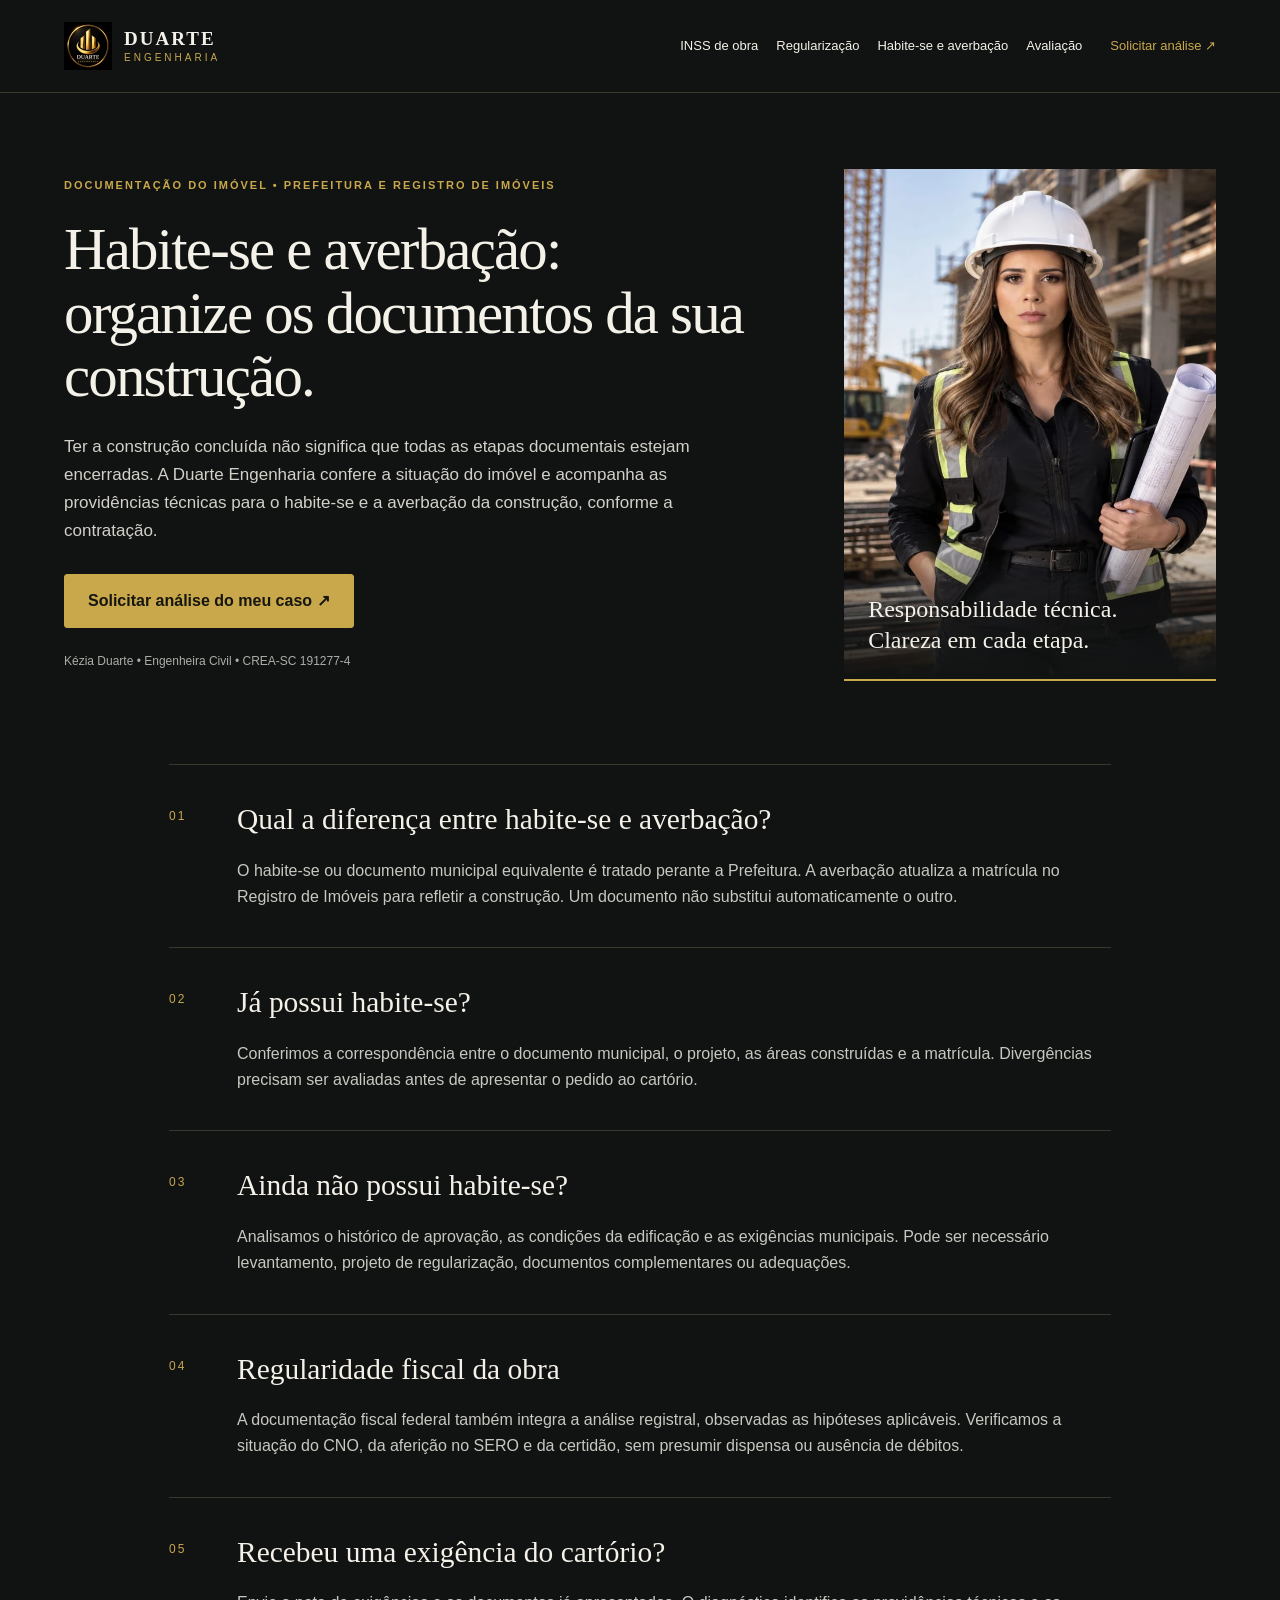
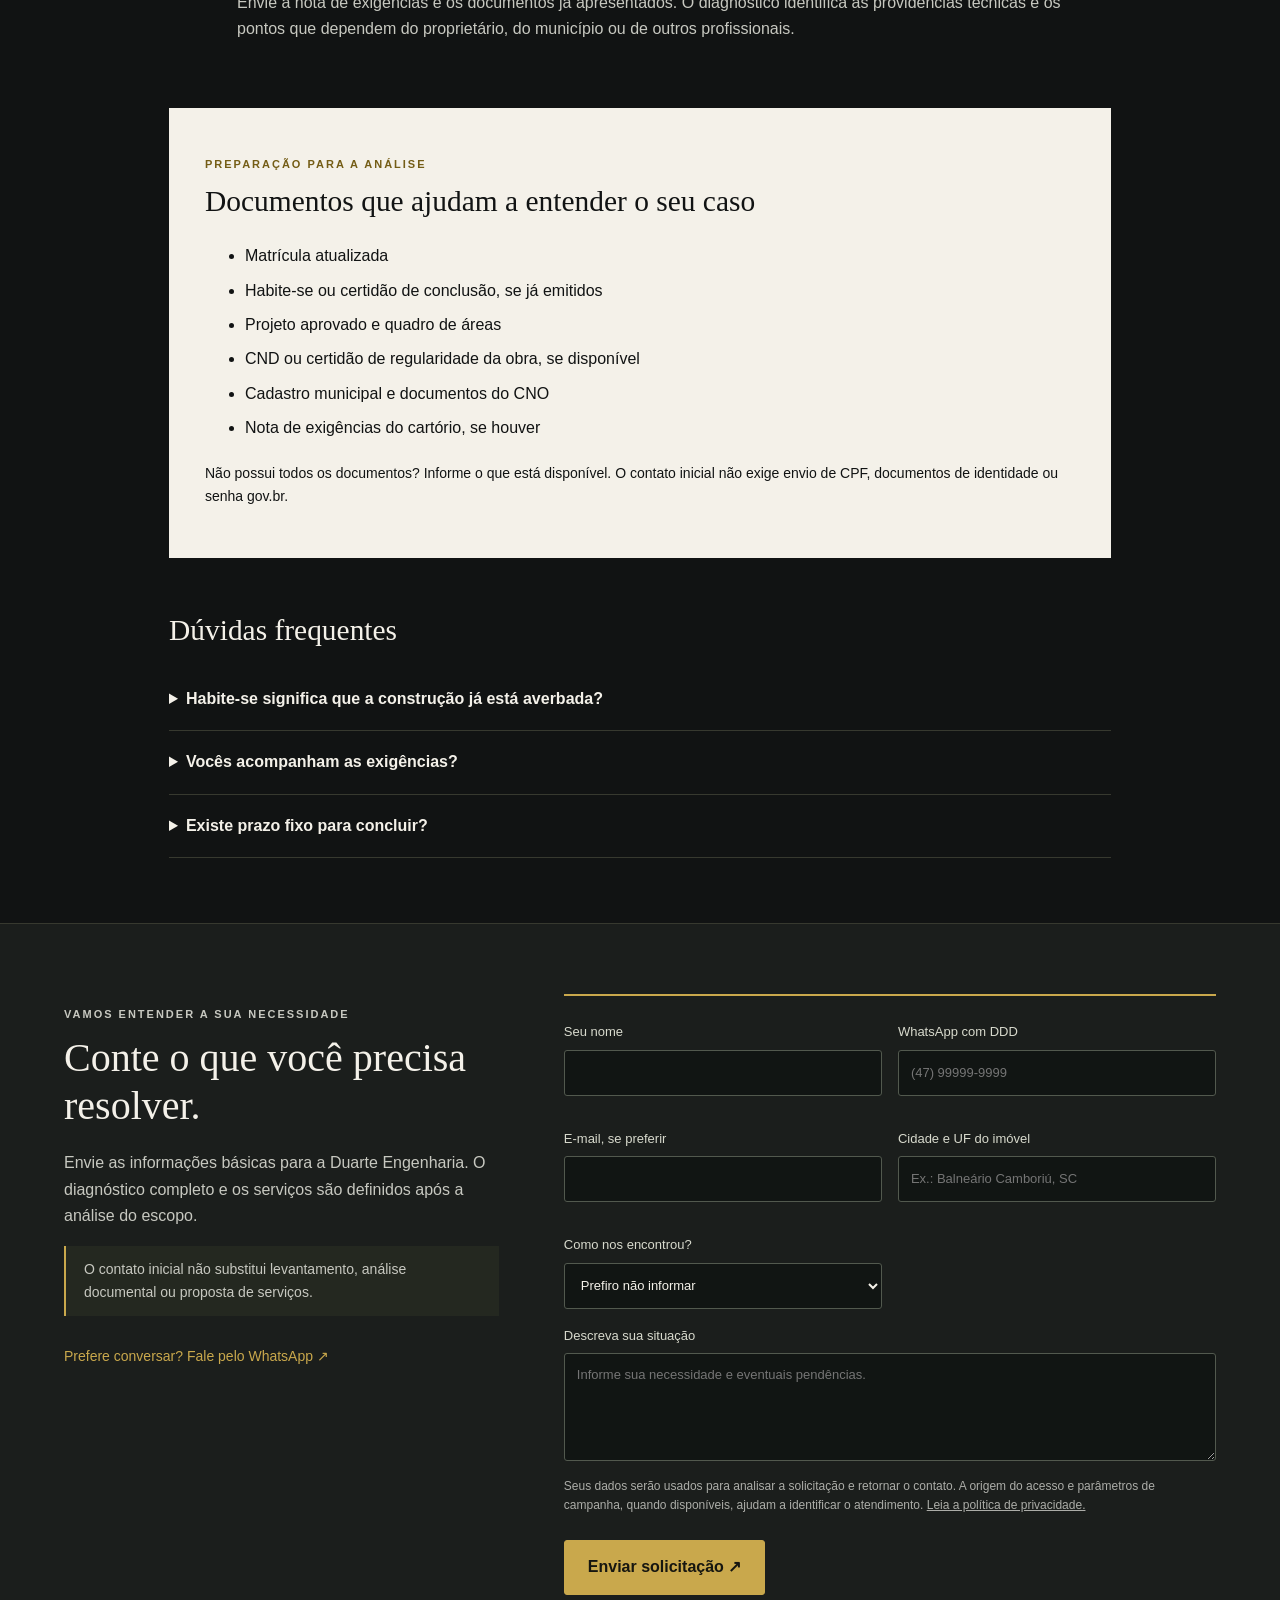
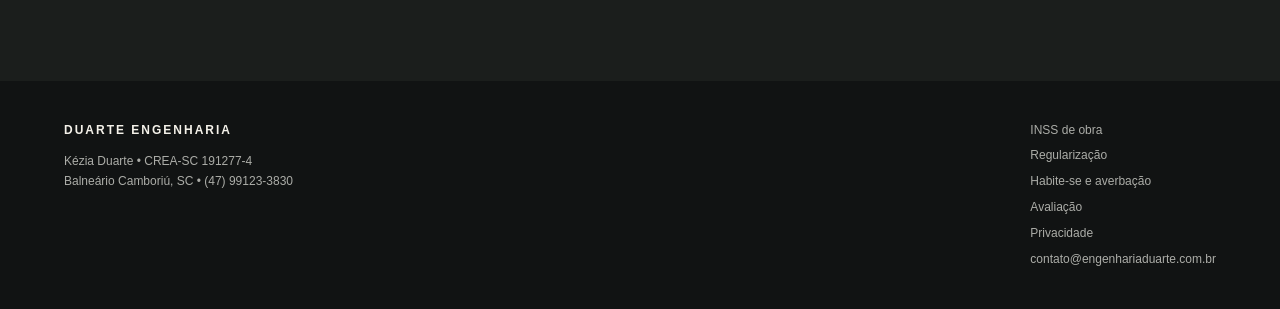
==== habite-se-averbacao-balneario-camboriu/index.html @ 047ef4d9 "feat: cria páginas de serviços e captação segura com origem no CRM Inclui páginas de INSS de obra, r" ====
<!doctype html>
<html lang="pt-BR"><head><meta charset="utf-8"><meta name="viewport" content="width=device-width,initial-scale=1"><title>Habite-se e Averbação em Balneário Camboriú | Duarte</title><meta name="description" content="Assessoria técnica para habite-se e averbação de construção em Balneário Camboriú. Confira as pendências e os documentos necessários para seu imóvel."><link rel="canonical" href="https://www.engenhariaduarte.com.br/habite-se-averbacao-balneario-camboriu/"><link rel="icon" href="/logo.png"><meta property="og:title" content="Habite-se e Averbação em Balneário Camboriú | Duarte"><meta property="og:description" content="Assessoria técnica para habite-se e averbação de construção em Balneário Camboriú. Confira as pendências e os documentos necessários para seu imóvel."><meta property="og:url" content="https://www.engenhariaduarte.com.br/habite-se-averbacao-balneario-camboriu/"><meta property="og:image" content="https://www.engenhariaduarte.com.br/kezia-portrait.png"><meta property="og:type" content="website"><link rel="stylesheet" href="/assets/services.css"><script type="application/ld+json">{"@context": "https://schema.org", "@type": "Service", "name": "Habite-se e Averbação em Balneário Camboriú", "url": "https://www.engenhariaduarte.com.br/habite-se-averbacao-balneario-camboriu/", "description": "Assessoria técnica para habite-se e averbação de construção em Balneário Camboriú. Confira as pendências e os documentos necessários para seu imóvel.", "provider": {"@type": "Organization", "name": "Duarte Engenharia", "url": "https://www.engenhariaduarte.com.br/", "telephone": "+5547991233830"}, "areaServed": "Balneário Camboriú e região"}</script><script src="/assets/leads.js" defer></script></head>
<body><a class="skip" href="#conteudo">Ir para o conteúdo</a><header><a class="brand" href="/"><img src="/assets/logo.webp" alt="" width="48" height="48"><span>DUARTE<small>ENGENHARIA</small></span></a><nav aria-label="Serviços"><a href="/inss-de-obra/">INSS de obra</a><a href="/regularizacao-de-imoveis-balneario-camboriu/">Regularização</a><a href="/habite-se-averbacao-balneario-camboriu/">Habite-se e averbação</a><a href="/avaliacao-de-imoveis-balneario-camboriu/">Avaliação</a></nav><a class="header-contact" href="#diagnostico">Solicitar análise ↗</a></header>
<main id="conteudo"><div class="hero"><div><p class="kicker">Documentação do imóvel • Prefeitura e Registro de Imóveis</p><h1>Habite-se e averbação: organize os documentos da sua construção.</h1><p class="intro">Ter a construção concluída não significa que todas as etapas documentais estejam encerradas. A Duarte Engenharia confere a situação do imóvel e acompanha as providências técnicas para o habite-se e a averbação da construção, conforme a contratação.</p><a class="button" href="#diagnostico">Solicitar análise do meu caso ↗</a><p class="credential">Kézia Duarte • Engenheira Civil • CREA-SC 191277-4</p></div><figure><img src="/assets/kezia-portrait.webp" alt="Kézia Duarte, engenheira civil da Duarte Engenharia" width="660" height="880" fetchpriority="high"><figcaption>Responsabilidade técnica.<br>Clareza em cada etapa.</figcaption></figure></div>
<div class="body-wrap"><section class="editorial"><span class="number">01</span><div><h2>Qual a diferença entre habite-se e averbação?</h2><p>O habite-se ou documento municipal equivalente é tratado perante a Prefeitura. A averbação atualiza a matrícula no Registro de Imóveis para refletir a construção. Um documento não substitui automaticamente o outro.</p></div></section><section class="editorial"><span class="number">02</span><div><h2>Já possui habite-se?</h2><p>Conferimos a correspondência entre o documento municipal, o projeto, as áreas construídas e a matrícula. Divergências precisam ser avaliadas antes de apresentar o pedido ao cartório.</p></div></section><section class="editorial"><span class="number">03</span><div><h2>Ainda não possui habite-se?</h2><p>Analisamos o histórico de aprovação, as condições da edificação e as exigências municipais. Pode ser necessário levantamento, projeto de regularização, documentos complementares ou adequações.</p></div></section><section class="editorial"><span class="number">04</span><div><h2>Regularidade fiscal da obra</h2><p>A documentação fiscal federal também integra a análise registral, observadas as hipóteses aplicáveis. Verificamos a situação do CNO, da aferição no SERO e da certidão, sem presumir dispensa ou ausência de débitos.</p></div></section><section class="editorial"><span class="number">05</span><div><h2>Recebeu uma exigência do cartório?</h2><p>Envie a nota de exigências e os documentos já apresentados. O diagnóstico identifica as providências técnicas e os pontos que dependem do proprietário, do município ou de outros profissionais.</p></div></section><section class="documents"><p class="kicker">Preparação para a análise</p><h2>Documentos que ajudam a entender o seu caso</h2><ul><li>Matrícula atualizada</li><li>Habite-se ou certidão de conclusão, se já emitidos</li><li>Projeto aprovado e quadro de áreas</li><li>CND ou certidão de regularidade da obra, se disponível</li><li>Cadastro municipal e documentos do CNO</li><li>Nota de exigências do cartório, se houver</li></ul><p>Não possui todos os documentos? Informe o que está disponível. O contato inicial não exige envio de CPF, documentos de identidade ou senha gov.br.</p></section><section class="faq"><h2>Dúvidas frequentes</h2><details><summary>Habite-se significa que a construção já está averbada?</summary><p>Não. A matrícula deve ser conferida para verificar se a construção foi averbada e se as áreas correspondem aos documentos.</p></details><details><summary>Vocês acompanham as exigências?</summary><p>O acompanhamento técnico pode integrar a contratação. O escopo é definido após a conferência dos documentos e das exigências existentes.</p></details><details><summary>Existe prazo fixo para concluir?</summary><p>O prazo depende das pendências, das entregas do cliente e das análises dos órgãos envolvidos. A proposta informa a estimativa e suas condições.</p></details></section></div>
<section id="diagnostico" class="contact"><div><p class="kicker">Vamos entender a sua necessidade</p><h2>Conte o que você precisa resolver.</h2><p>Envie as informações básicas para a Duarte Engenharia. O diagnóstico completo e os serviços são definidos após a análise do escopo.</p><p class="notice">O contato inicial não substitui levantamento, análise documental ou proposta de serviços.</p><a href="https://wa.me/5547991233830" class="text-link">Prefere conversar? Fale pelo WhatsApp ↗</a></div><form id="leadForm" data-lead-form data-service="Averbação de construção"><div class="fields"><label>Seu nome<input name="name" required minlength="2" maxlength="120" autocomplete="name"></label><label>WhatsApp com DDD<input name="phone" type="tel" required maxlength="20" autocomplete="tel" placeholder="(47) 99999-9999"></label><label>E-mail, se preferir<input name="email" type="email" maxlength="254" autocomplete="email"></label><label>Cidade e UF do imóvel<input name="city" required minlength="2" maxlength="100" placeholder="Ex.: Balneário Camboriú, SC"></label><label>Como nos encontrou?<select name="source"><option value="">Prefiro não informar</option><option>Google</option><option>Bing</option><option>Instagram</option><option>Facebook</option><option>YouTube</option><option>Indicação</option><option>Outro</option></select></label></div><label>Descreva sua situação<textarea name="situation" maxlength="1500" rows="4" placeholder="Informe sua necessidade e eventuais pendências."></textarea></label><label class="honeypot" aria-hidden="true">Website<input name="website" tabindex="-1" autocomplete="off"></label><p class="privacy">Seus dados serão usados para analisar a solicitação e retornar o contato. A origem do acesso e parâmetros de campanha, quando disponíveis, ajudam a identificar o atendimento. <a href="/privacidade/">Leia a política de privacidade.</a></p><button class="button" type="submit">Enviar solicitação ↗</button><p data-status role="status" aria-live="polite"></p><a data-fallback class="text-link" hidden>Continuar pelo WhatsApp ↗</a><noscript><p>Para enviar sem JavaScript, entre em contato pelo WhatsApp ou pelo e-mail contato@engenhariaduarte.com.br.</p></noscript></form></section></main>
<footer><div><strong>DUARTE ENGENHARIA</strong><p>Kézia Duarte • CREA-SC 191277-4<br>Balneário Camboriú, SC • (47) 99123-3830</p></div><div><a href="/inss-de-obra/">INSS de obra</a><a href="/regularizacao-de-imoveis-balneario-camboriu/">Regularização</a><a href="/habite-se-averbacao-balneario-camboriu/">Habite-se e averbação</a><a href="/avaliacao-de-imoveis-balneario-camboriu/">Avaliação</a><a href="/privacidade/">Privacidade</a><a href="mailto:contato@engenhariaduarte.com.br">contato@engenhariaduarte.com.br</a></div></footer></body></html>
---- assets/services.css ----
:root{--ink:#111313;--gold:#c9a84c;--paper:#f4f1e9;--muted:#acada8;--line:#37392f}*{box-sizing:border-box}html{scroll-behavior:smooth;scroll-padding-top:100px}body{margin:0;background:var(--ink);color:var(--paper);font:16px/1.65 'Segoe UI',sans-serif}a{color:inherit;text-decoration:none}a:hover{text-decoration:underline}button,input,textarea,select{font:inherit}a:focus-visible,button:focus-visible,summary:focus-visible,input:focus-visible,select:focus-visible,textarea:focus-visible{outline:3px solid var(--gold);outline-offset:4px}header{padding:22px 5vw;display:flex;gap:28px;align-items:center;border-bottom:1px solid var(--line)}.brand{display:flex;align-items:center;gap:12px;font:700 19px Georgia,serif;letter-spacing:2px}.brand small{display:block;font:10px/1.5 'Segoe UI',sans-serif;color:var(--gold);letter-spacing:3px}.brand img{object-fit:contain}nav{display:flex;flex-wrap:wrap;gap:18px;margin-left:auto;font-size:13px}.header-contact{color:var(--gold);font-size:13px;white-space:nowrap}.skip{position:absolute;left:12px;top:-70px;padding:8px;background:var(--paper);color:var(--ink)}.skip:focus{top:12px;z-index:10}.hero{max-width:1400px;margin:auto;padding:72px 5vw 60px;display:grid;grid-template-columns:1.3fr .7fr;gap:7vw;align-items:center}.kicker{color:var(--gold);font-size:11px;font-weight:600;letter-spacing:2px;text-transform:uppercase}h1{font:400 clamp(36px,4.6vw,66px)/1.08 Georgia,serif;letter-spacing:-1.8px;max-width:820px;margin:24px 0}h2{font:400 clamp(25px,2.3vw,34px)/1.2 Georgia,serif;margin:0 0 20px}.intro{color:#d1d1c9;max-width:660px;font-size:17px}.button{display:inline-flex;align-items:center;justify-content:center;min-height:48px;border:1px solid var(--gold);border-radius:3px;background:var(--gold);color:#161610;font-weight:650;padding:13px 23px;cursor:pointer;margin-top:12px;text-align:center}.button:hover{background:#dfc277;text-decoration:none}.button:disabled{cursor:wait;opacity:.65}.credential{font-size:12px;color:var(--muted);margin-top:24px}figure{margin:0;position:relative;border-bottom:2px solid var(--gold)}figure img{display:block;width:100%;height:510px;object-fit:cover;object-position:top}figcaption{position:absolute;bottom:0;left:0;right:0;background:linear-gradient(transparent,#111313);padding:65px 24px 22px;font:24px/1.3 Georgia,serif}.body-wrap{max-width:1070px;margin:auto;padding:20px 5vw 65px}.editorial{display:grid;grid-template-columns:50px 1fr;border-top:1px solid var(--line);padding:37px 0;gap:18px}.editorial p{color:#c7c8c0;margin:0}.number{color:var(--gold);font-size:12px;letter-spacing:2px;padding-top:5px}.documents{background:var(--paper);color:var(--ink);padding:36px;margin:28px 0 55px}.documents .kicker{color:#745d16}.documents li{padding:4px 0}.documents p:last-child{font-size:14px}.faq details{border-bottom:1px solid var(--line);padding:18px 0}.faq summary{cursor:pointer;padding-right:20px;font-weight:600}.faq p{color:#c7c8c0}.references{font-size:12px;color:var(--muted);margin-top:24px}.references a,.privacy a{text-decoration:underline}.contact{background:#1b1e1c;border-top:1px solid var(--line);padding:70px max(5vw,calc((100vw - 1250px)/2));display:grid;grid-template-columns:.8fr 1.2fr;gap:65px;scroll-margin-top:20px}.contact h2{font-size:40px}.contact>div p{color:#c7c8c0}.notice{border-left:2px solid var(--gold);padding:12px 18px;background:#242820;font-size:14px}.notice ul{padding-left:20px}.contact form{border-top:2px solid var(--gold);padding-top:25px}.fields{display:grid;grid-template-columns:1fr 1fr;gap:16px}label{display:block;font-size:13px;color:#d8dacd;margin-bottom:16px}input,select,textarea{display:block;background:#111513;border:1px solid #52594e;color:#f4f1e9;width:100%;min-height:46px;border-radius:3px;padding:10px 12px;margin-top:7px}fieldset{border:1px solid var(--line);padding:20px;margin:12px 0 24px}legend{padding:0 8px;color:var(--gold);font-size:13px}.secondary{background:transparent;color:var(--gold);border:1px solid var(--gold);padding:10px 18px;cursor:pointer;min-height:44px}.privacy{font-size:12px;color:var(--muted)}.honeypot{position:absolute;left:-10000px;top:auto;width:1px;height:1px;overflow:hidden}.text-link{display:inline-block;color:var(--gold);margin:15px 0;font-size:14px}footer{padding:40px 5vw;display:flex;justify-content:space-between;gap:30px;color:var(--muted);font-size:12px}footer strong{color:var(--paper);letter-spacing:2px}footer>div:last-child{display:flex;flex-direction:column;gap:6px}[hidden]{display:none!important}@media(max-width:900px){header{flex-wrap:wrap;gap:15px}nav{order:3;width:100%;margin:0}.header-contact{margin-left:auto}.hero{grid-template-columns:1fr;gap:35px;padding-top:40px}.hero figure{max-width:450px}figure img{height:400px}.contact{grid-template-columns:1fr;gap:30px;padding-top:45px}h1{letter-spacing:-1px}}@media(max-width:540px){.fields{grid-template-columns:1fr;gap:0}.documents{padding:24px 20px}.editorial{grid-template-columns:25px 1fr;gap:12px}.hero figure{width:100%;max-width:330px}.contact h2{font-size:32px}footer{flex-direction:column}fieldset{padding:14px}.hero{padding-bottom:30px}nav{gap:12px;font-size:12px}}@media(prefers-reduced-motion:reduce){html{scroll-behavior:auto}}
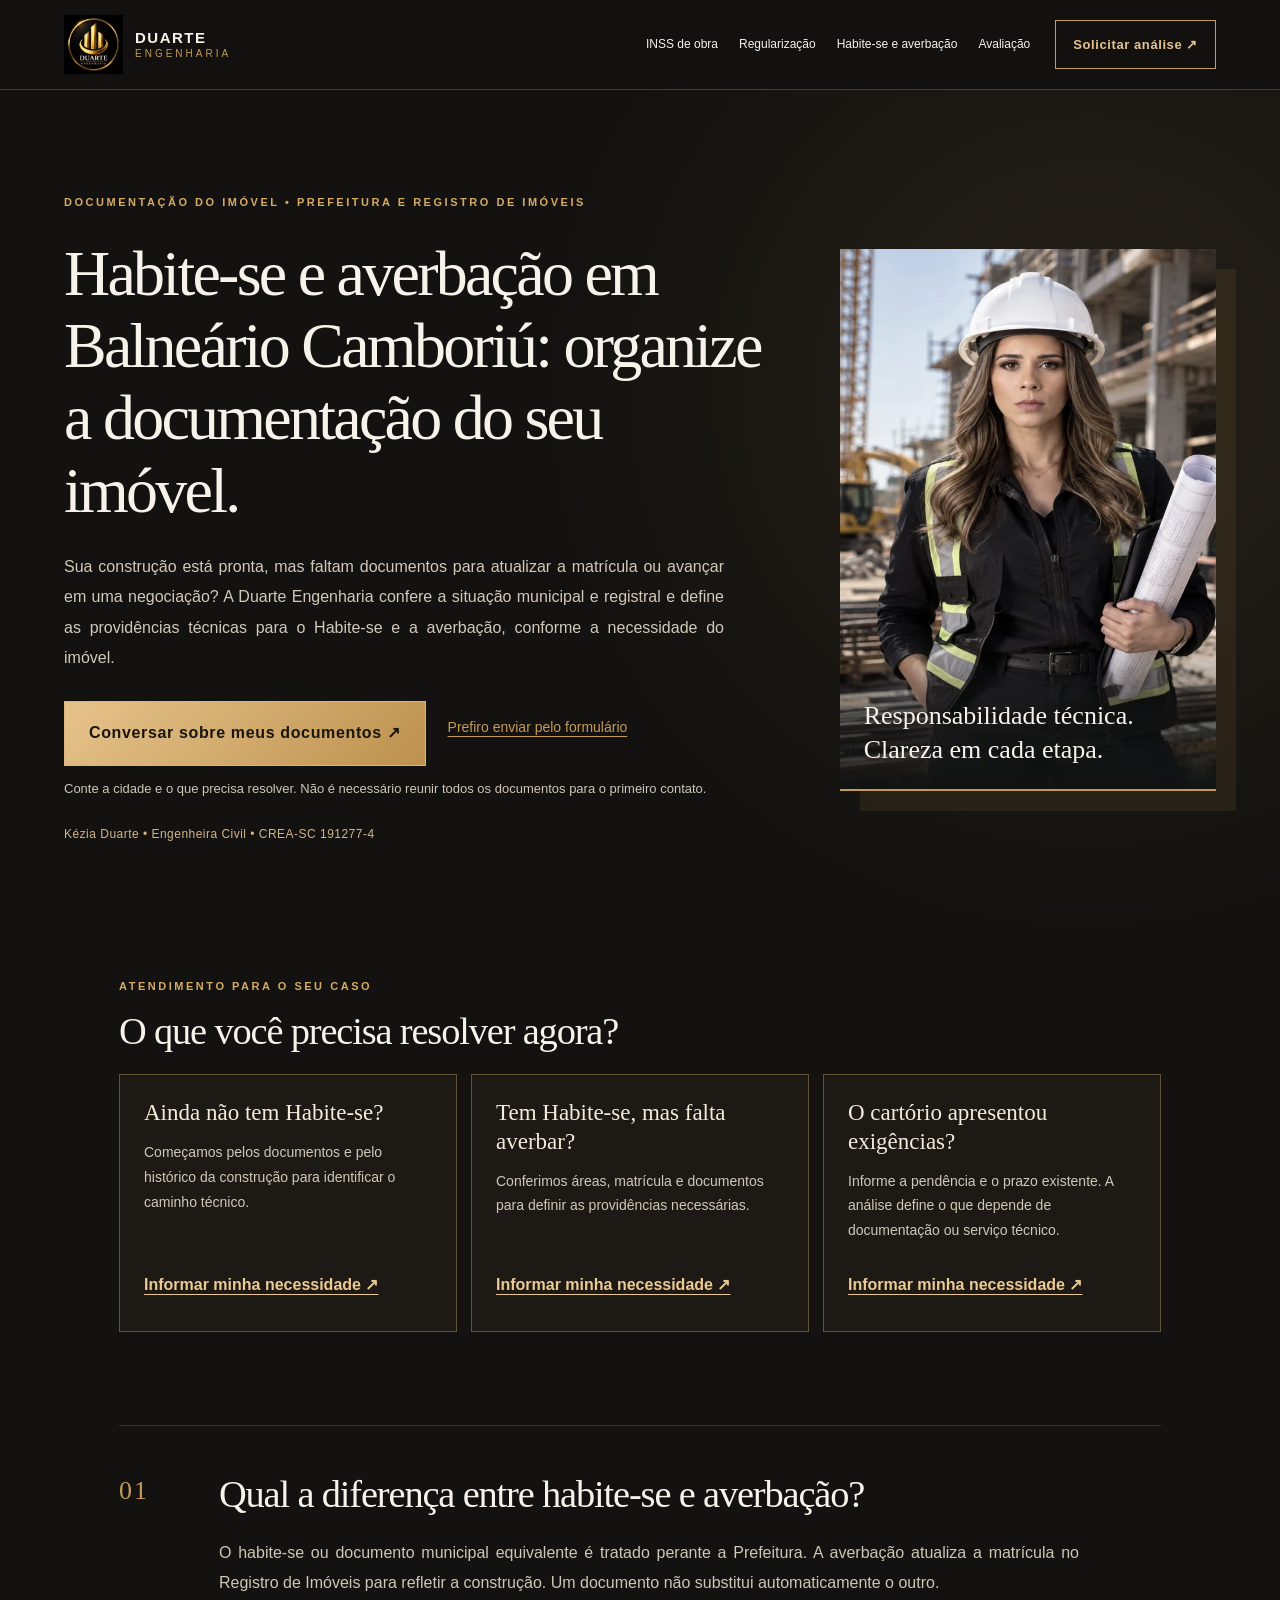
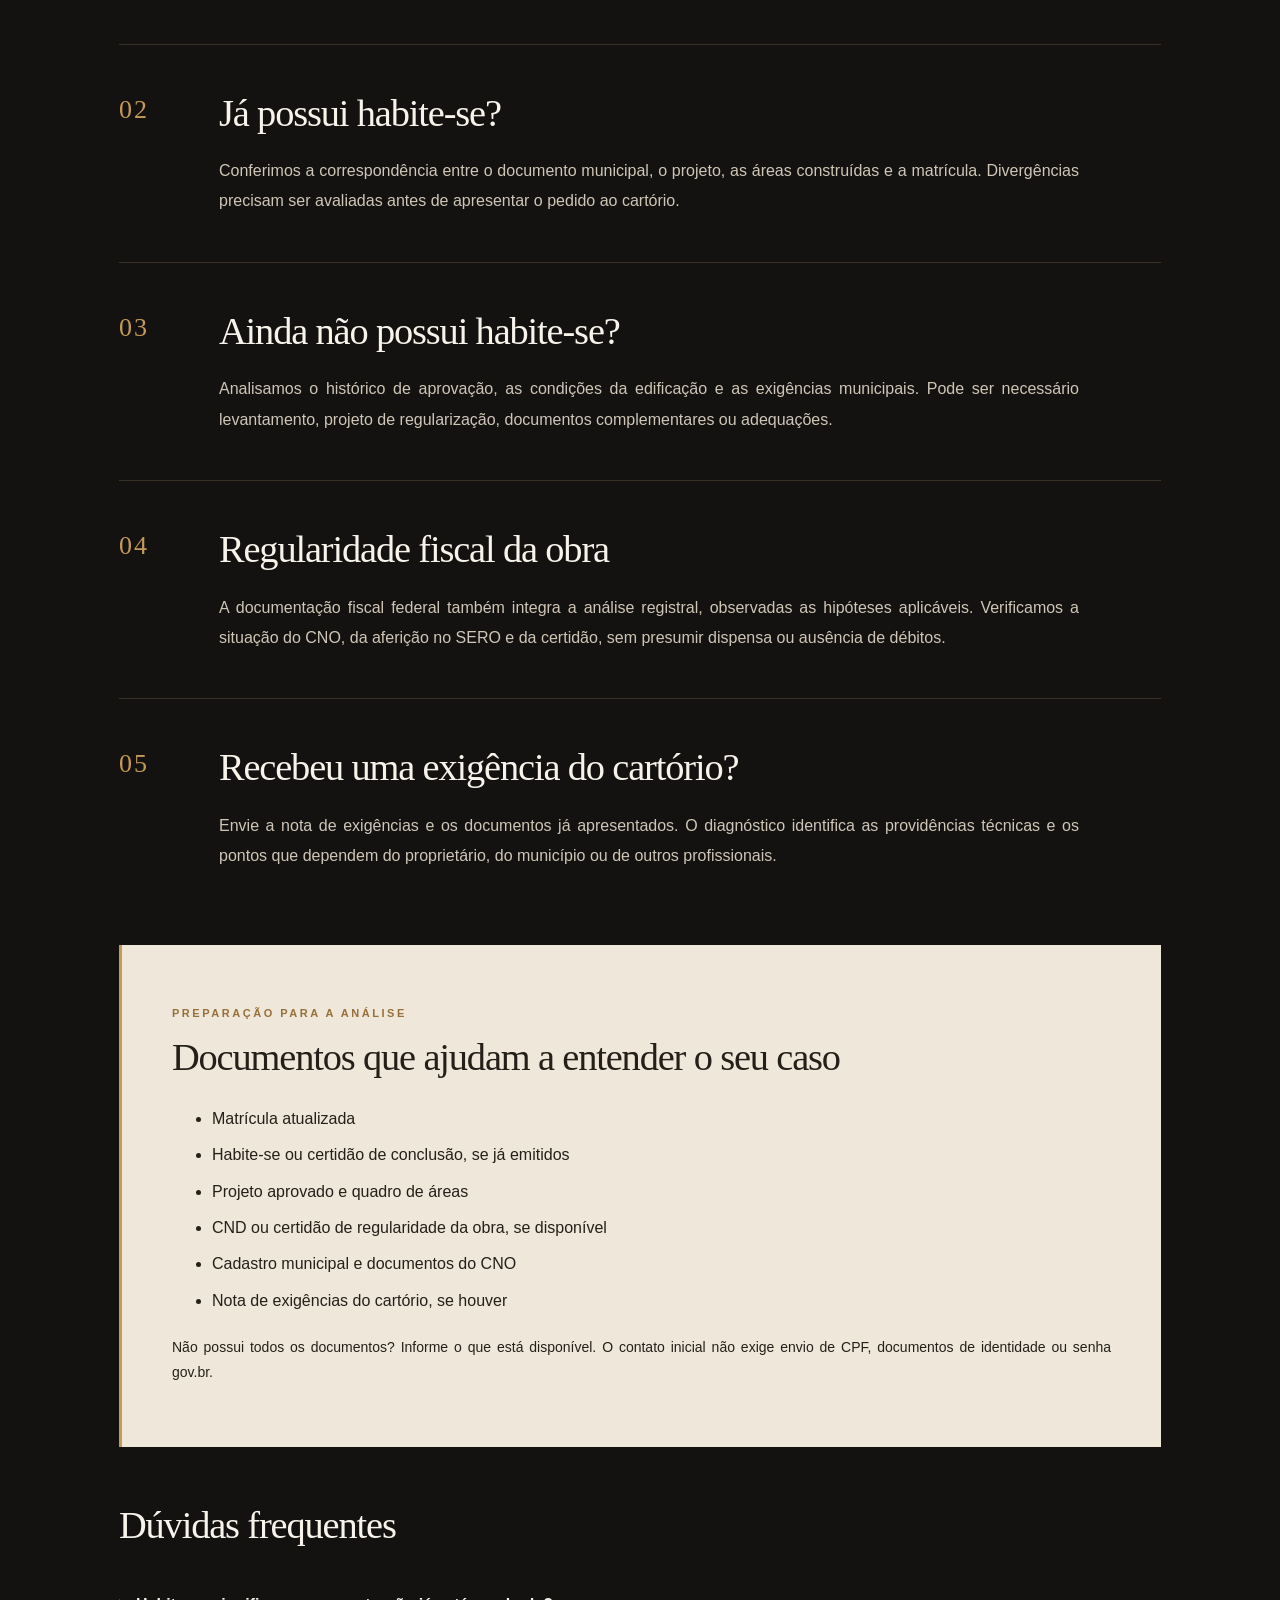
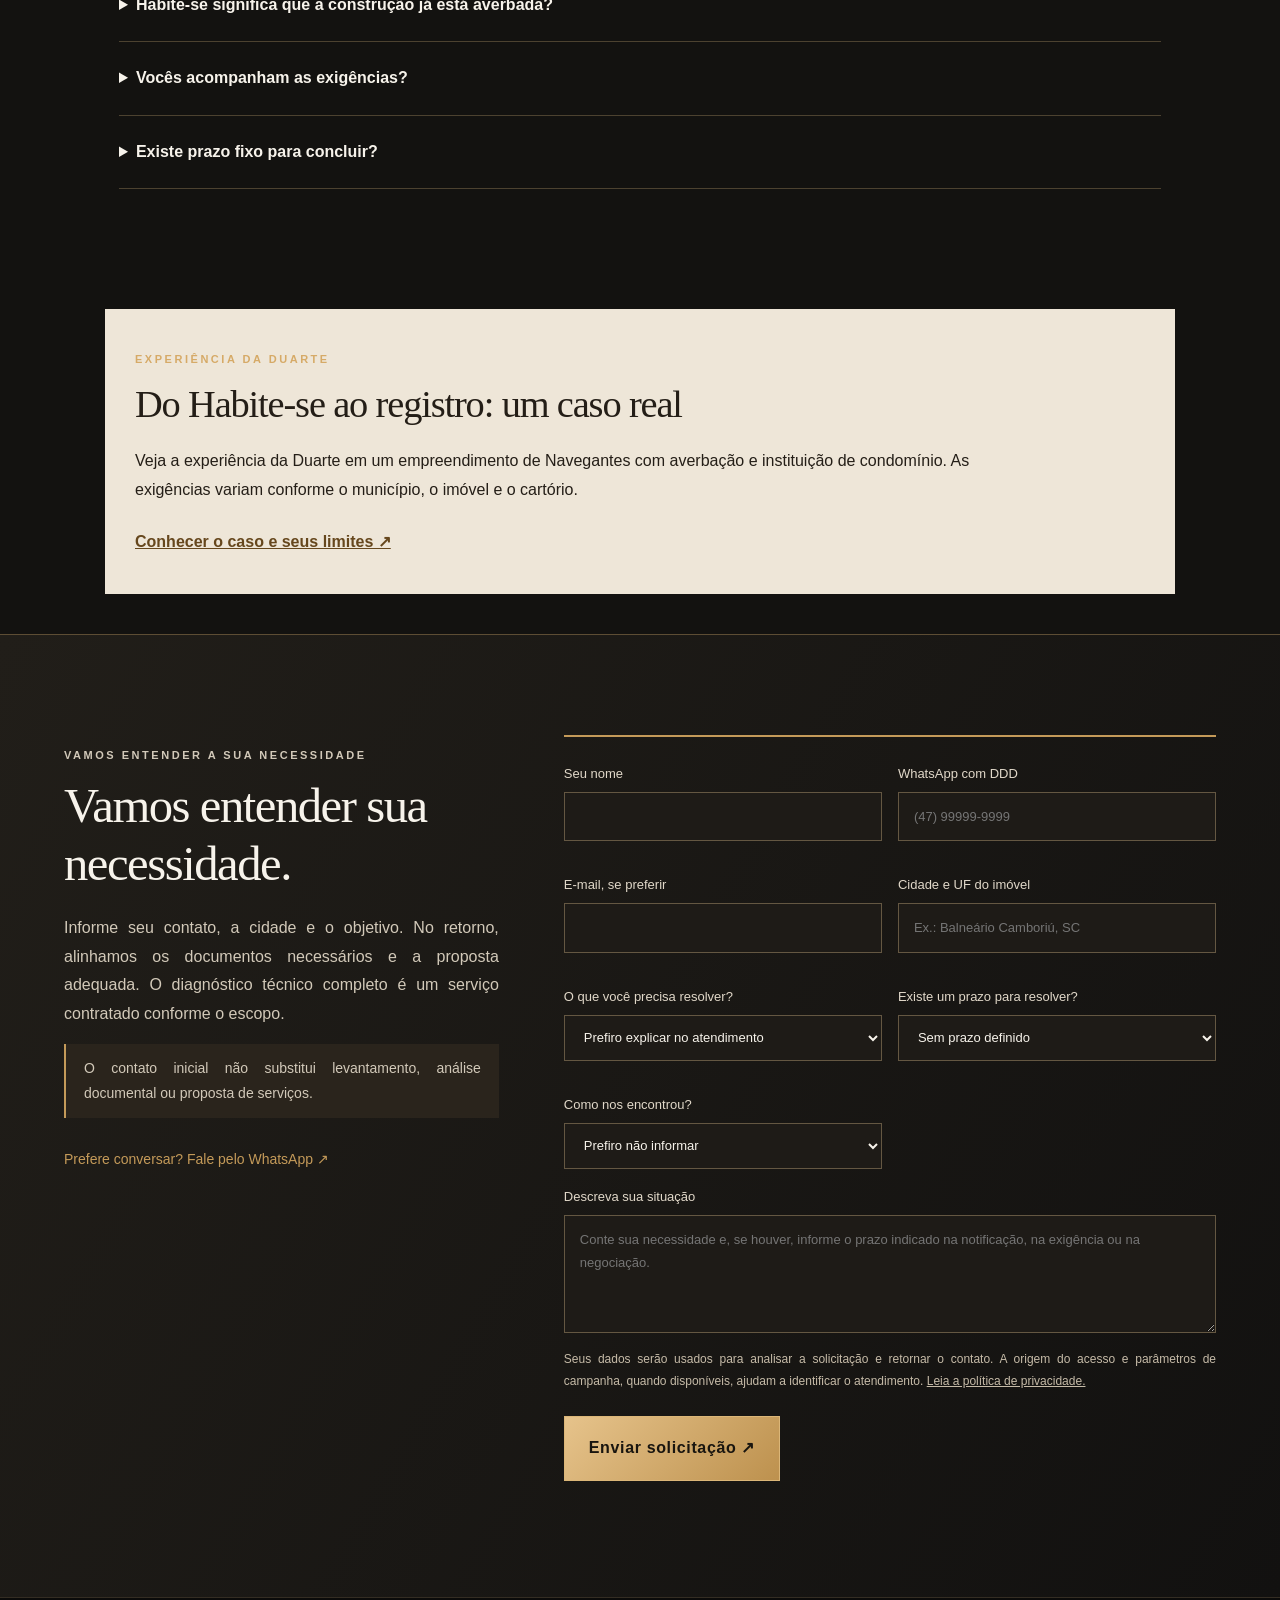
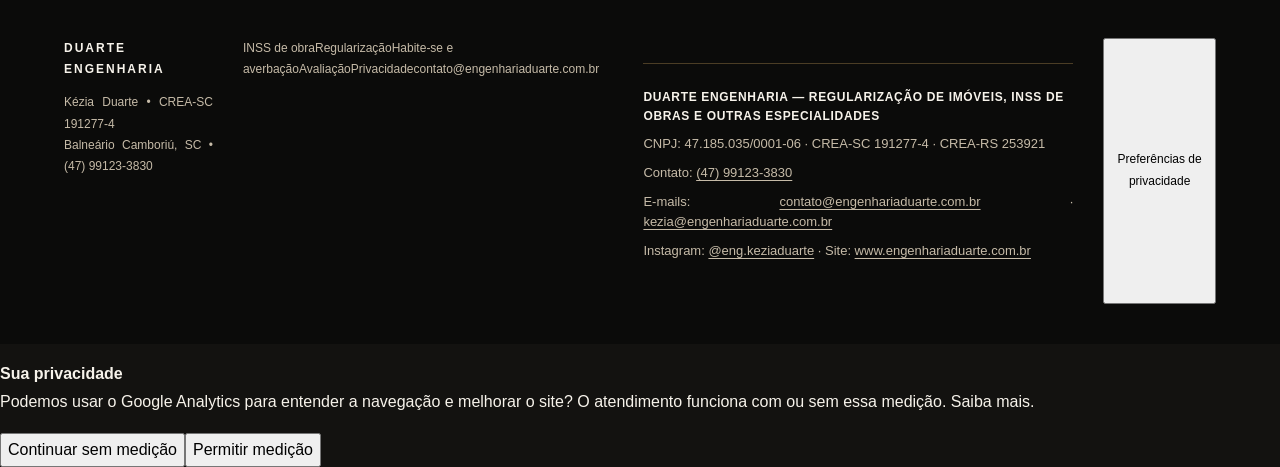
==== commit 882e0601: "feat: qualify organic service enquiries and simplify contact Add service-specific WhatsApp entry poi" ====
--- a/habite-se-averbacao-balneario-camboriu/index.html
+++ b/habite-se-averbacao-balneario-camboriu/index.html
@@ -1,7 +1,14 @@
-<!doctype html>
-<html lang="pt-BR"><head><meta charset="utf-8"><meta name="viewport" content="width=device-width,initial-scale=1"><title>Habite-se e Averbação em Balneário Camboriú | Duarte</title><meta name="description" content="Assessoria técnica para habite-se e averbação de construção em Balneário Camboriú. Confira as pendências e os documentos necessários para seu imóvel."><link rel="canonical" href="https://www.engenhariaduarte.com.br/habite-se-averbacao-balneario-camboriu/"><link rel="icon" href="/logo.png"><meta property="og:title" content="Habite-se e Averbação em Balneário Camboriú | Duarte"><meta property="og:description" content="Assessoria técnica para habite-se e averbação de construção em Balneário Camboriú. Confira as pendências e os documentos necessários para seu imóvel."><meta property="og:url" content="https://www.engenhariaduarte.com.br/habite-se-averbacao-balneario-camboriu/"><meta property="og:image" content="https://www.engenhariaduarte.com.br/kezia-portrait.png"><meta property="og:type" content="website"><link rel="stylesheet" href="/assets/services.css"><script type="application/ld+json">{"@context": "https://schema.org", "@type": "Service", "name": "Habite-se e Averbação em Balneário Camboriú", "url": "https://www.engenhariaduarte.com.br/habite-se-averbacao-balneario-camboriu/", "description": "Assessoria técnica para habite-se e averbação de construção em Balneário Camboriú. Confira as pendências e os documentos necessários para seu imóvel.", "provider": {"@type": "Organization", "name": "Duarte Engenharia", "url": "https://www.engenhariaduarte.com.br/", "telephone": "+5547991233830"}, "areaServed": "Balneário Camboriú e região"}</script><script src="/assets/leads.js" defer></script></head>
-<body><a class="skip" href="#conteudo">Ir para o conteúdo</a><header><a class="brand" href="/"><img src="/assets/logo.webp" alt="" width="48" height="48"><span>DUARTE<small>ENGENHARIA</small></span></a><nav aria-label="Serviços"><a href="/inss-de-obra/">INSS de obra</a><a href="/regularizacao-de-imoveis-balneario-camboriu/">Regularização</a><a href="/habite-se-averbacao-balneario-camboriu/">Habite-se e averbação</a><a href="/avaliacao-de-imoveis-balneario-camboriu/">Avaliação</a></nav><a class="header-contact" href="#diagnostico">Solicitar análise ↗</a></header>
-<main id="conteudo"><div class="hero"><div><p class="kicker">Documentação do imóvel • Prefeitura e Registro de Imóveis</p><h1>Habite-se e averbação: organize os documentos da sua construção.</h1><p class="intro">Ter a construção concluída não significa que todas as etapas documentais estejam encerradas. A Duarte Engenharia confere a situação do imóvel e acompanha as providências técnicas para o habite-se e a averbação da construção, conforme a contratação.</p><a class="button" href="#diagnostico">Solicitar análise do meu caso ↗</a><p class="credential">Kézia Duarte • Engenheira Civil • CREA-SC 191277-4</p></div><figure><img src="/assets/kezia-portrait.webp" alt="Kézia Duarte, engenheira civil da Duarte Engenharia" width="660" height="880" fetchpriority="high"><figcaption>Responsabilidade técnica.<br>Clareza em cada etapa.</figcaption></figure></div>
-<div class="body-wrap"><section class="editorial"><span class="number">01</span><div><h2>Qual a diferença entre habite-se e averbação?</h2><p>O habite-se ou documento municipal equivalente é tratado perante a Prefeitura. A averbação atualiza a matrícula no Registro de Imóveis para refletir a construção. Um documento não substitui automaticamente o outro.</p></div></section><section class="editorial"><span class="number">02</span><div><h2>Já possui habite-se?</h2><p>Conferimos a correspondência entre o documento municipal, o projeto, as áreas construídas e a matrícula. Divergências precisam ser avaliadas antes de apresentar o pedido ao cartório.</p></div></section><section class="editorial"><span class="number">03</span><div><h2>Ainda não possui habite-se?</h2><p>Analisamos o histórico de aprovação, as condições da edificação e as exigências municipais. Pode ser necessário levantamento, projeto de regularização, documentos complementares ou adequações.</p></div></section><section class="editorial"><span class="number">04</span><div><h2>Regularidade fiscal da obra</h2><p>A documentação fiscal federal também integra a análise registral, observadas as hipóteses aplicáveis. Verificamos a situação do CNO, da aferição no SERO e da certidão, sem presumir dispensa ou ausência de débitos.</p></div></section><section class="editorial"><span class="number">05</span><div><h2>Recebeu uma exigência do cartório?</h2><p>Envie a nota de exigências e os documentos já apresentados. O diagnóstico identifica as providências técnicas e os pontos que dependem do proprietário, do município ou de outros profissionais.</p></div></section><section class="documents"><p class="kicker">Preparação para a análise</p><h2>Documentos que ajudam a entender o seu caso</h2><ul><li>Matrícula atualizada</li><li>Habite-se ou certidão de conclusão, se já emitidos</li><li>Projeto aprovado e quadro de áreas</li><li>CND ou certidão de regularidade da obra, se disponível</li><li>Cadastro municipal e documentos do CNO</li><li>Nota de exigências do cartório, se houver</li></ul><p>Não possui todos os documentos? Informe o que está disponível. O contato inicial não exige envio de CPF, documentos de identidade ou senha gov.br.</p></section><section class="faq"><h2>Dúvidas frequentes</h2><details><summary>Habite-se significa que a construção já está averbada?</summary><p>Não. A matrícula deve ser conferida para verificar se a construção foi averbada e se as áreas correspondem aos documentos.</p></details><details><summary>Vocês acompanham as exigências?</summary><p>O acompanhamento técnico pode integrar a contratação. O escopo é definido após a conferência dos documentos e das exigências existentes.</p></details><details><summary>Existe prazo fixo para concluir?</summary><p>O prazo depende das pendências, das entregas do cliente e das análises dos órgãos envolvidos. A proposta informa a estimativa e suas condições.</p></details></section></div>
-<section id="diagnostico" class="contact"><div><p class="kicker">Vamos entender a sua necessidade</p><h2>Conte o que você precisa resolver.</h2><p>Envie as informações básicas para a Duarte Engenharia. O diagnóstico completo e os serviços são definidos após a análise do escopo.</p><p class="notice">O contato inicial não substitui levantamento, análise documental ou proposta de serviços.</p><a href="https://wa.me/5547991233830" class="text-link">Prefere conversar? Fale pelo WhatsApp ↗</a></div><form id="leadForm" data-lead-form data-service="Averbação de construção"><div class="fields"><label>Seu nome<input name="name" required minlength="2" maxlength="120" autocomplete="name"></label><label>WhatsApp com DDD<input name="phone" type="tel" required maxlength="20" autocomplete="tel" placeholder="(47) 99999-9999"></label><label>E-mail, se preferir<input name="email" type="email" maxlength="254" autocomplete="email"></label><label>Cidade e UF do imóvel<input name="city" required minlength="2" maxlength="100" placeholder="Ex.: Balneário Camboriú, SC"></label><label>Como nos encontrou?<select name="source"><option value="">Prefiro não informar</option><option>Google</option><option>Bing</option><option>Instagram</option><option>Facebook</option><option>YouTube</option><option>Indicação</option><option>Outro</option></select></label></div><label>Descreva sua situação<textarea name="situation" maxlength="1500" rows="4" placeholder="Informe sua necessidade e eventuais pendências."></textarea></label><label class="honeypot" aria-hidden="true">Website<input name="website" tabindex="-1" autocomplete="off"></label><p class="privacy">Seus dados serão usados para analisar a solicitação e retornar o contato. A origem do acesso e parâmetros de campanha, quando disponíveis, ajudam a identificar o atendimento. <a href="/privacidade/">Leia a política de privacidade.</a></p><button class="button" type="submit">Enviar solicitação ↗</button><p data-status role="status" aria-live="polite"></p><a data-fallback class="text-link" hidden>Continuar pelo WhatsApp ↗</a><noscript><p>Para enviar sem JavaScript, entre em contato pelo WhatsApp ou pelo e-mail contato@engenhariaduarte.com.br.</p></noscript></form></section></main>
-<footer><div><strong>DUARTE ENGENHARIA</strong><p>Kézia Duarte • CREA-SC 191277-4<br>Balneário Camboriú, SC • (47) 99123-3830</p></div><div><a href="/inss-de-obra/">INSS de obra</a><a href="/regularizacao-de-imoveis-balneario-camboriu/">Regularização</a><a href="/habite-se-averbacao-balneario-camboriu/">Habite-se e averbação</a><a href="/avaliacao-de-imoveis-balneario-camboriu/">Avaliação</a><a href="/privacidade/">Privacidade</a><a href="mailto:contato@engenhariaduarte.com.br">contato@engenhariaduarte.com.br</a></div></footer></body></html>+<!DOCTYPE html>
+
+<html lang="pt-BR"><head><meta charset="utf-8"/><meta content="width=device-width,initial-scale=1" name="viewport"/><title>Habite-se e Averbação em Balneário Camboriú | Duarte</title><meta content="Habite-se e averbação em Balneário Camboriú. Confira pendências da construção, documentos e exigências do cartório com a Duarte Engenharia. Solicite atendimento." name="description"/><link href="https://www.engenhariaduarte.com.br/habite-se-averbacao-balneario-camboriu/" rel="canonical"/><link href="/logo.png" rel="icon"/><meta content="Habite-se e Averbação em Balneário Camboriú | Duarte" property="og:title"/><meta content="Habite-se e averbação em Balneário Camboriú. Confira pendências da construção, documentos e exigências do cartório com a Duarte Engenharia. Solicite atendimento." property="og:description"/><meta content="https://www.engenhariaduarte.com.br/habite-se-averbacao-balneario-camboriu/" property="og:url"/><meta content="https://www.engenhariaduarte.com.br/kezia-portrait.png" property="og:image"/><meta content="website" property="og:type"/><link href="/assets/services.css" rel="stylesheet"/><script type="application/ld+json">{"@context": "https://schema.org", "@type": "Service", "name": "Habite-se e Averbação em Balneário Camboriú", "url": "https://www.engenhariaduarte.com.br/habite-se-averbacao-balneario-camboriu/", "description": "Assessoria técnica para habite-se e averbação de construção em Balneário Camboriú. Confira as pendências e os documentos necessários para seu imóvel.", "provider": {"@type": "Organization", "name": "Duarte Engenharia", "url": "https://www.engenhariaduarte.com.br/", "telephone": "+5547991233830"}, "areaServed": "Balneário Camboriú e região"}</script><script defer="" src="/assets/leads.js"></script><style id="duarte-institutional-footer">.duarte-company-details{margin:25px 0 18px;padding:24px 0;border-top:1px solid rgba(188,151,86,.36);display:grid;gap:8px;font-size:13px;line-height:1.6;overflow-wrap:anywhere}.duarte-company-details strong{font-size:12px;letter-spacing:.055em}.duarte-company-details a{text-decoration:underline;text-underline-offset:3px}.duarte-company-details span{text-align:justify;hyphens:auto}</style><meta name="google-site-verification" content="eCJWfljz_muQ6GoPs1ImHw2VnQWUABnazXWcm-WML1Q"><link rel="stylesheet" href="/assets/privacy.css"><script defer src="/assets/analytics.js"></script><link rel="stylesheet" href="/assets/captacao-v749.css"><script defer src="/assets/captacao-v749.js"></script></head>
+<body><a class="skip" href="#conteudo">Ir para o conteúdo</a><header><a class="brand" href="/"><img alt="" height="48" src="/assets/logo.webp" width="48"/><span>DUARTE<small>ENGENHARIA</small></span></a><nav aria-label="Serviços"><a href="/inss-de-obra/">INSS de obra</a><a href="/regularizacao-de-imoveis-balneario-camboriu/">Regularização</a><a href="/habite-se-averbacao-balneario-camboriu/">Habite-se e averbação</a><a href="/avaliacao-de-imoveis-balneario-camboriu/">Avaliação</a></nav><a aria-label="Solicitar análise ↗ pelo WhatsApp" class="header-contact" href="https://wa.me/5547991233830?text=Ol%C3%A1%21%20Gostaria%20de%20solicitar%20an%C3%A1lise%20de%20Habite-se%20e%20averba%C3%A7%C3%A3o%20da%20constru%C3%A7%C3%A3o." rel="noopener noreferrer" target="_blank">Solicitar análise ↗</a></header>
+<main id="conteudo"><div class="hero"><div><p class="kicker">Documentação do imóvel • Prefeitura e Registro de Imóveis</p><h1>Habite-se e averbação em Balneário Camboriú: organize a documentação do seu imóvel.</h1><p class="intro">Sua construção está pronta, mas faltam documentos para atualizar a matrícula ou avançar em uma negociação? A Duarte Engenharia confere a situação municipal e registral e define as providências técnicas para o Habite-se e a averbação, conforme a necessidade do imóvel.</p><div class="lead-actions"><a class="button" href="https://wa.me/5547991233830?text=Ol%C3%A1%2C%20vim%20da%20p%C3%A1gina%20de%20Habite-se%20e%20averba%C3%A7%C3%A3o%20da%20Duarte%20Engenharia.%20Preciso%20conferir%20os%20documentos%20do%20meu%20im%C3%B3vel.%20Cidade%3A%20__.%20J%C3%A1%20tenho%20Habite-se%3F%20__.%20Minha%20necessidade%3A%20__." target="_blank" rel="noopener noreferrer">Conversar sobre meus documentos ↗</a><a class="text-link" href="#diagnostico">Prefiro enviar pelo formulário</a></div><p class="lead-note">Conte a cidade e o que precisa resolver. Não é necessário reunir todos os documentos para o primeiro contato.</p><p class="credential">Kézia Duarte • Engenheira Civil • CREA-SC 191277-4</p></div><figure><img alt="Kézia Duarte, engenheira civil da Duarte Engenharia" fetchpriority="high" height="880" src="/assets/kezia-portrait.webp" width="660"/><figcaption>Responsabilidade técnica.<br/>Clareza em cada etapa.</figcaption></figure></div>
+<section class="lead-scenarios" aria-labelledby="situacao-title"><p class="kicker">Atendimento para o seu caso</p><h2 id="situacao-title">O que você precisa resolver agora?</h2><div class="lead-grid"><article class="lead-card"><h3>Ainda não tem Habite-se?</h3><p>Começamos pelos documentos e pelo histórico da construção para identificar o caminho técnico.</p><a href="#diagnostico" data-lead-goal="Obter Habite-se">Informar minha necessidade ↗</a></article><article class="lead-card"><h3>Tem Habite-se, mas falta averbar?</h3><p>Conferimos áreas, matrícula e documentos para definir as providências necessárias.</p><a href="#diagnostico" data-lead-goal="Averbar a construção">Informar minha necessidade ↗</a></article><article class="lead-card"><h3>O cartório apresentou exigências?</h3><p>Informe a pendência e o prazo existente. A análise define o que depende de documentação ou serviço técnico.</p><a href="#diagnostico" data-lead-goal="Resolver exigência do cartório">Informar minha necessidade ↗</a></article></div></section><div class="body-wrap"><section class="editorial"><span class="number">01</span><div><h2>Qual a diferença entre habite-se e averbação?</h2><p>O habite-se ou documento municipal equivalente é tratado perante a Prefeitura. A averbação atualiza a matrícula no Registro de Imóveis para refletir a construção. Um documento não substitui automaticamente o outro.</p></div></section><section class="editorial"><span class="number">02</span><div><h2>Já possui habite-se?</h2><p>Conferimos a correspondência entre o documento municipal, o projeto, as áreas construídas e a matrícula. Divergências precisam ser avaliadas antes de apresentar o pedido ao cartório.</p></div></section><section class="editorial"><span class="number">03</span><div><h2>Ainda não possui habite-se?</h2><p>Analisamos o histórico de aprovação, as condições da edificação e as exigências municipais. Pode ser necessário levantamento, projeto de regularização, documentos complementares ou adequações.</p></div></section><section class="editorial"><span class="number">04</span><div><h2>Regularidade fiscal da obra</h2><p>A documentação fiscal federal também integra a análise registral, observadas as hipóteses aplicáveis. Verificamos a situação do CNO, da aferição no SERO e da certidão, sem presumir dispensa ou ausência de débitos.</p></div></section><section class="editorial"><span class="number">05</span><div><h2>Recebeu uma exigência do cartório?</h2><p>Envie a nota de exigências e os documentos já apresentados. O diagnóstico identifica as providências técnicas e os pontos que dependem do proprietário, do município ou de outros profissionais.</p></div></section><section class="documents"><p class="kicker">Preparação para a análise</p><h2>Documentos que ajudam a entender o seu caso</h2><ul><li>Matrícula atualizada</li><li>Habite-se ou certidão de conclusão, se já emitidos</li><li>Projeto aprovado e quadro de áreas</li><li>CND ou certidão de regularidade da obra, se disponível</li><li>Cadastro municipal e documentos do CNO</li><li>Nota de exigências do cartório, se houver</li></ul><p>Não possui todos os documentos? Informe o que está disponível. O contato inicial não exige envio de CPF, documentos de identidade ou senha gov.br.</p></section><section class="faq"><h2>Dúvidas frequentes</h2><details><summary>Habite-se significa que a construção já está averbada?</summary><p>Não. A matrícula deve ser conferida para verificar se a construção foi averbada e se as áreas correspondem aos documentos.</p></details><details><summary>Vocês acompanham as exigências?</summary><p>O acompanhamento técnico pode integrar a contratação. O escopo é definido após a conferência dos documentos e das exigências existentes.</p></details><details><summary>Existe prazo fixo para concluir?</summary><p>O prazo depende das pendências, das entregas do cliente e das análises dos órgãos envolvidos. A proposta informa a estimativa e suas condições.</p></details></section></div>
+<section class="lead-proof" aria-label="Experiência relacionada ao serviço"><p class="kicker">Experiência da Duarte</p><h2>Do Habite-se ao registro: um caso real</h2><p>Veja a experiência da Duarte em um empreendimento de Navegantes com averbação e instituição de condomínio. As exigências variam conforme o município, o imóvel e o cartório.</p><a href="/casos-reais/regularizacao-condominio-navegantes/">Conhecer o caso e seus limites ↗</a></section><section class="contact" id="diagnostico"><div><p class="kicker">Vamos entender a sua necessidade</p><h2>Vamos entender sua necessidade.</h2><p>Informe seu contato, a cidade e o objetivo. No retorno, alinhamos os documentos necessários e a proposta adequada. O diagnóstico técnico completo é um serviço contratado conforme o escopo.</p><p class="notice">O contato inicial não substitui levantamento, análise documental ou proposta de serviços.</p><a class="text-link" href="https://wa.me/5547991233830">Prefere conversar? Fale pelo WhatsApp ↗</a></div><form data-lead-form="" data-service="Averbação de construção" id="leadForm"><div class="fields"><label>Seu nome<input autocomplete="name" maxlength="120" minlength="2" name="name" required=""/></label><label>WhatsApp com DDD<input autocomplete="tel" maxlength="20" name="phone" placeholder="(47) 99999-9999" required="" type="tel"/></label><label>E-mail, se preferir<input autocomplete="email" maxlength="254" name="email" type="email"/></label><label>Cidade e UF do imóvel<input maxlength="100" minlength="2" name="city" placeholder="Ex.: Balneário Camboriú, SC" required=""/></label><label>O que você precisa resolver?<select name="goal"><option value="">Prefiro explicar no atendimento</option><option>Obter Habite-se</option><option>Averbar a construção</option><option>Resolver exigência do cartório</option><option>Preparar imóvel para venda ou financiamento</option><option>Não sei qual documento falta</option></select></label><label>Existe um prazo para resolver?<select name="timeframe"><option value="">Sem prazo definido</option><option>Tenho prazo de órgão ou cartório</option><option>Preciso avançar nos próximos 7 dias</option><option>Pretendo resolver nos próximos 30 dias</option><option>Estou planejando as próximas etapas</option></select></label><label>Como nos encontrou?<select name="source"><option value="">Prefiro não informar</option><option>Google</option><option>Bing</option><option>Instagram</option><option>Facebook</option><option>YouTube</option><option>Indicação</option><option>Outro</option></select></label></div><label>Descreva sua situação<textarea maxlength="1500" name="situation" placeholder="Conte sua necessidade e, se houver, informe o prazo indicado na notificação, na exigência ou na negociação." rows="4"></textarea></label><label aria-hidden="true" class="honeypot">Website<input autocomplete="off" name="website" tabindex="-1"/></label><p class="privacy">Seus dados serão usados para analisar a solicitação e retornar o contato. A origem do acesso e parâmetros de campanha, quando disponíveis, ajudam a identificar o atendimento. <a href="/privacidade/">Leia a política de privacidade.</a></p><button class="button" type="submit">Enviar solicitação ↗</button><p aria-live="polite" data-status="" role="status"></p><a class="text-link" data-fallback="" hidden="">Continuar pelo WhatsApp ↗</a><noscript><p>Para enviar sem JavaScript, entre em contato pelo WhatsApp ou pelo e-mail contato@engenhariaduarte.com.br.</p></noscript></form></section></main>
+<footer><div><strong>DUARTE ENGENHARIA</strong><p>Kézia Duarte • CREA-SC 191277-4<br/>Balneário Camboriú, SC • (47) 99123-3830</p></div><div><a href="/inss-de-obra/">INSS de obra</a><a href="/regularizacao-de-imoveis-balneario-camboriu/">Regularização</a><a href="/habite-se-averbacao-balneario-camboriu/">Habite-se e averbação</a><a href="/avaliacao-de-imoveis-balneario-camboriu/">Avaliação</a><a href="/privacidade/">Privacidade</a><a href="mailto:contato@engenhariaduarte.com.br">contato@engenhariaduarte.com.br</a></div><div aria-label="Dados institucionais da Duarte Engenharia" class="duarte-company-details">
+<strong>DUARTE ENGENHARIA — REGULARIZAÇÃO DE IMÓVEIS, INSS DE OBRAS E OUTRAS ESPECIALIDADES</strong>
+<span>CNPJ: 47.185.035/0001-06 · CREA-SC 191277-4 · CREA-RS 253921</span>
+<span>Contato: <a href="tel:+5547991233830">(47) 99123-3830</a></span>
+<span>E-mails: <a href="mailto:contato@engenhariaduarte.com.br">contato@engenhariaduarte.com.br</a> · <a href="mailto:kezia@engenhariaduarte.com.br">kezia@engenhariaduarte.com.br</a></span>
+<span>Instagram: <a href="https://www.instagram.com/eng.keziaduarte/" rel="noopener noreferrer" target="_blank">@eng.keziaduarte</a> · Site: <a href="https://www.engenhariaduarte.com.br/">www.engenhariaduarte.com.br</a></span>
+</div></footer></body></html>
--- a/assets/services.css
+++ b/assets/services.css
@@ -1 +1,62 @@
 :root{--ink:#111313;--gold:#c9a84c;--paper:#f4f1e9;--muted:#acada8;--line:#37392f}*{box-sizing:border-box}html{scroll-behavior:smooth;scroll-padding-top:100px}body{margin:0;background:var(--ink);color:var(--paper);font:16px/1.65 'Segoe UI',sans-serif}a{color:inherit;text-decoration:none}a:hover{text-decoration:underline}button,input,textarea,select{font:inherit}a:focus-visible,button:focus-visible,summary:focus-visible,input:focus-visible,select:focus-visible,textarea:focus-visible{outline:3px solid var(--gold);outline-offset:4px}header{padding:22px 5vw;display:flex;gap:28px;align-items:center;border-bottom:1px solid var(--line)}.brand{display:flex;align-items:center;gap:12px;font:700 19px Georgia,serif;letter-spacing:2px}.brand small{display:block;font:10px/1.5 'Segoe UI',sans-serif;color:var(--gold);letter-spacing:3px}.brand img{object-fit:contain}nav{display:flex;flex-wrap:wrap;gap:18px;margin-left:auto;font-size:13px}.header-contact{color:var(--gold);font-size:13px;white-space:nowrap}.skip{position:absolute;left:12px;top:-70px;padding:8px;background:var(--paper);color:var(--ink)}.skip:focus{top:12px;z-index:10}.hero{max-width:1400px;margin:auto;padding:72px 5vw 60px;display:grid;grid-template-columns:1.3fr .7fr;gap:7vw;align-items:center}.kicker{color:var(--gold);font-size:11px;font-weight:600;letter-spacing:2px;text-transform:uppercase}h1{font:400 clamp(36px,4.6vw,66px)/1.08 Georgia,serif;letter-spacing:-1.8px;max-width:820px;margin:24px 0}h2{font:400 clamp(25px,2.3vw,34px)/1.2 Georgia,serif;margin:0 0 20px}.intro{color:#d1d1c9;max-width:660px;font-size:17px}.button{display:inline-flex;align-items:center;justify-content:center;min-height:48px;border:1px solid var(--gold);border-radius:3px;background:var(--gold);color:#161610;font-weight:650;padding:13px 23px;cursor:pointer;margin-top:12px;text-align:center}.button:hover{background:#dfc277;text-decoration:none}.button:disabled{cursor:wait;opacity:.65}.credential{font-size:12px;color:var(--muted);margin-top:24px}figure{margin:0;position:relative;border-bottom:2px solid var(--gold)}figure img{display:block;width:100%;height:510px;object-fit:cover;object-position:top}figcaption{position:absolute;bottom:0;left:0;right:0;background:linear-gradient(transparent,#111313);padding:65px 24px 22px;font:24px/1.3 Georgia,serif}.body-wrap{max-width:1070px;margin:auto;padding:20px 5vw 65px}.editorial{display:grid;grid-template-columns:50px 1fr;border-top:1px solid var(--line);padding:37px 0;gap:18px}.editorial p{color:#c7c8c0;margin:0}.number{color:var(--gold);font-size:12px;letter-spacing:2px;padding-top:5px}.documents{background:var(--paper);color:var(--ink);padding:36px;margin:28px 0 55px}.documents .kicker{color:#745d16}.documents li{padding:4px 0}.documents p:last-child{font-size:14px}.faq details{border-bottom:1px solid var(--line);padding:18px 0}.faq summary{cursor:pointer;padding-right:20px;font-weight:600}.faq p{color:#c7c8c0}.references{font-size:12px;color:var(--muted);margin-top:24px}.references a,.privacy a{text-decoration:underline}.contact{background:#1b1e1c;border-top:1px solid var(--line);padding:70px max(5vw,calc((100vw - 1250px)/2));display:grid;grid-template-columns:.8fr 1.2fr;gap:65px;scroll-margin-top:20px}.contact h2{font-size:40px}.contact>div p{color:#c7c8c0}.notice{border-left:2px solid var(--gold);padding:12px 18px;background:#242820;font-size:14px}.notice ul{padding-left:20px}.contact form{border-top:2px solid var(--gold);padding-top:25px}.fields{display:grid;grid-template-columns:1fr 1fr;gap:16px}label{display:block;font-size:13px;color:#d8dacd;margin-bottom:16px}input,select,textarea{display:block;background:#111513;border:1px solid #52594e;color:#f4f1e9;width:100%;min-height:46px;border-radius:3px;padding:10px 12px;margin-top:7px}fieldset{border:1px solid var(--line);padding:20px;margin:12px 0 24px}legend{padding:0 8px;color:var(--gold);font-size:13px}.secondary{background:transparent;color:var(--gold);border:1px solid var(--gold);padding:10px 18px;cursor:pointer;min-height:44px}.privacy{font-size:12px;color:var(--muted)}.honeypot{position:absolute;left:-10000px;top:auto;width:1px;height:1px;overflow:hidden}.text-link{display:inline-block;color:var(--gold);margin:15px 0;font-size:14px}footer{padding:40px 5vw;display:flex;justify-content:space-between;gap:30px;color:var(--muted);font-size:12px}footer strong{color:var(--paper);letter-spacing:2px}footer>div:last-child{display:flex;flex-direction:column;gap:6px}[hidden]{display:none!important}@media(max-width:900px){header{flex-wrap:wrap;gap:15px}nav{order:3;width:100%;margin:0}.header-contact{margin-left:auto}.hero{grid-template-columns:1fr;gap:35px;padding-top:40px}.hero figure{max-width:450px}figure img{height:400px}.contact{grid-template-columns:1fr;gap:30px;padding-top:45px}h1{letter-spacing:-1px}}@media(max-width:540px){.fields{grid-template-columns:1fr;gap:0}.documents{padding:24px 20px}.editorial{grid-template-columns:25px 1fr;gap:12px}.hero figure{width:100%;max-width:330px}.contact h2{font-size:32px}footer{flex-direction:column}fieldset{padding:14px}.hero{padding-bottom:30px}nav{gap:12px;font-size:12px}}@media(prefers-reduced-motion:reduce){html{scroll-behavior:auto}}
+
+
+/* Duarte Engenharia · edição premium 2026 — preserva conteúdo e formulários */
+@import url('https://fonts.googleapis.com/css2?family=DM+Sans:wght@400;500;600;700&family=Manrope:wght@500;600;700;800&family=Playfair+Display:wght@400;500;600;700&display=swap');
+:root{--ink:#151310;--gold:#c49a59;--paper:#f7f3eb;--muted:#c6bba8;--line:#40382d}
+body{background:#131210;color:#f7f3eb;font-family:'DM Sans',sans-serif;font-size:16px;line-height:1.78}
+p,li,details p,.intro{text-align:justify;hyphens:auto}
+header{background:#121110;border-bottom:1px solid rgba(212,170,102,.29);padding:15px max(5vw,calc((100vw - 1250px)/2));gap:25px}
+.brand{font-family:Manrope,sans-serif;font-size:15px;letter-spacing:.1em}
+.brand img{width:59px;height:59px}
+header nav{gap:21px}
+header nav a{font-size:12px;transition:color .25s}
+header nav a:hover{color:#e5c38e;text-decoration:none}
+.header-contact{border:1px solid #c69c60;padding:12px 17px;color:#e5c38e;font-weight:700;letter-spacing:.045em}
+.header-contact:hover{background:#c69c60;color:#17120d;text-decoration:none}
+.hero{max-width:1380px;min-height:620px;padding:92px 5vw 85px;gap:6vw;position:relative}
+.hero:before{content:'';position:absolute;inset:0;background:radial-gradient(circle at 85% 35%,rgba(207,162,90,.10),transparent 45%);pointer-events:none}
+.hero>div,.hero>figure{position:relative}
+.kicker{font-weight:700;color:#d6aa67;letter-spacing:.23em}
+h1,h2{font-family:'Playfair Display',Georgia,serif;font-weight:500}
+h1{font-size:clamp(45px,5vw,76px);letter-spacing:-.043em;line-height:1.13;margin:25px 0}
+h2{font-size:clamp(30px,3vw,42px);letter-spacing:-.03em;line-height:1.21}
+.intro{color:#d3c9bb;font-size:16px;line-height:1.9}
+.button{background:linear-gradient(135deg,#e6c38b,#bd914e);border:1px solid #dbb678;color:#19150f;border-radius:0;letter-spacing:.04em;padding:17px 24px;transition:transform .3s,background .3s}
+.button:hover{transform:translateY(-3px);background:#f0cc93}
+.credential{letter-spacing:.04em;color:#d0b78b}
+figure{border-color:#c49a59;box-shadow:20px 20px 0 rgba(194,149,79,.10)}
+figure img{height:540px;filter:saturate(.76)}
+figcaption{font-family:'Playfair Display',Georgia,serif;font-size:26px}
+.body-wrap{max-width:1170px;padding-top:55px;padding-bottom:100px}
+.editorial{grid-template-columns:70px 1fr;padding:45px 0;gap:30px;border-top:1px solid rgba(207,174,122,.2)}
+.editorial p{color:#cfc6b7;max-width:860px;line-height:1.9}
+.number{font:26px 'Playfair Display',Georgia,serif;color:#c49a59}
+.documents{background:#efe7da;color:#242019;border-left:3px solid #c49a59;padding:48px 50px}
+.documents .kicker{color:#977039}
+.faq details{border-color:rgba(207,174,122,.3);padding:22px 0}
+.faq summary{font-weight:600}
+.faq p{color:#cfc6b7}
+.contact{background:linear-gradient(120deg,#211e19,#121110);border-top:1px solid #5d4d34;gap:65px;padding-top:100px;padding-bottom:100px}
+.contact h2{font-size:clamp(36px,3.8vw,53px)}
+.contact>div p{color:#d2c9b9}
+.notice{background:#2a241c;border-left:2px solid #c49a59;color:#e6d9c5}
+.contact form{border-top:2px solid #c49a59}
+input,select,textarea{background:#1e1b17;border:1px solid #645742;color:#f7f3eb;border-radius:0;padding:12px 15px}
+input:focus,select:focus,textarea:focus{outline-color:#d8b274}
+label{color:#e1d8c9}
+footer{background:#0b0b0a;border-top:1px solid #342d23;overflow-wrap:anywhere}
+a:focus-visible,button:focus-visible{outline:3px solid #edcb95;outline-offset:3px}
+@media(max-width:760px){.hero{min-height:0;padding:60px 5vw}.hero figure{max-width:450px}h1{font-size:clamp(43px,11vw,60px)}header nav{gap:14px}.body-wrap{padding-top:30px}.editorial{grid-template-columns:40px 1fr;gap:18px}.contact{padding-top:65px;padding-bottom:65px}.documents{padding:29px 24px}}
+@media(prefers-reduced-motion:no-preference){.hero>div{animation:duarteRise .9s ease both}.hero>figure{animation:duarteRise 1.15s .12s ease both}@keyframes duarteRise{from{opacity:0;transform:translateY(27px)}to{opacity:1;transform:translateY(0)}}}
+
+/* V7.3.5: orientação de jornada comercial, sem alterações no formulário */
+.journey{padding:42px 20px;background:#eee6d8;color:#241e17}
+.journey-inner{max-width:1080px;margin:0 auto}
+.journey h2{font-size:clamp(1.45rem,3vw,2.15rem);line-height:1.2;margin:9px 0 19px}
+.journey ol{display:grid;grid-template-columns:repeat(3,minmax(0,1fr));gap:16px;margin:0 0 18px;padding:0;list-style:none;counter-reset:journey}
+.journey li{border:1px solid #cbbba5;padding:18px;border-radius:3px;line-height:1.55;background:rgba(255,255,255,.35)}
+.journey li:before{counter-increment:journey;content:'0' counter(journey);display:block;font-size:.78rem;letter-spacing:.12em;color:#765c35;margin-bottom:8px;font-weight:700}
+.journey p{line-height:1.6;max-width:900px}
+.journey a{color:#563b17;text-underline-offset:3px;font-weight:650}
+@media(max-width:760px){.journey{padding:32px 20px}.journey ol{grid-template-columns:1fr;gap:10px}.journey li{padding:15px}}
--- a/assets/captacao-v749.css
+++ b/assets/captacao-v749.css
@@ -0,0 +1,21 @@
+/* Service-specific contact paths, preserving the Duarte visual identity. */
+.lead-actions{display:flex;align-items:center;flex-wrap:wrap;gap:12px 22px}
+.lead-actions .text-link{text-decoration:underline;text-underline-offset:4px}
+.lead-note{font-size:13px!important;line-height:1.6;color:#cfc6b7;max-width:650px}
+.lead-scenarios{max-width:1170px;margin:0 auto;padding:24px 5vw 38px}
+.lead-scenarios h2{max-width:800px}
+.lead-grid{display:grid;grid-template-columns:repeat(3,minmax(0,1fr));gap:14px}
+.lead-card{display:flex;flex-direction:column;align-items:flex-start;padding:24px;border:1px solid #655339;background:#1d1a15;min-width:0}
+.lead-card h3{font:500 23px/1.25 Georgia,serif;margin:0 0 12px;color:#f4ebdc}
+.lead-card p{margin:0 0 20px;color:#d1c7b9;font-size:14px}
+.lead-card a{margin-top:auto;min-height:44px;display:inline-flex;align-items:center;color:#edca94;text-decoration:underline;text-underline-offset:4px;font-weight:600}
+.lead-proof{max-width:1070px;margin:20px auto 40px;padding:30px;background:#eee6d8;color:#241e17}
+.lead-proof p{max-width:850px}.lead-proof a{display:inline-flex;align-items:center;min-height:44px;text-decoration:underline;font-weight:600;color:#66471d}
+.lead-optional{margin:15px 0 22px;border:1px solid #655339;padding:16px}
+.lead-optional summary{cursor:pointer;min-height:44px;display:list-item;color:#edca94;font-weight:600}
+.lead-optional fieldset{margin:18px 0 0}.lead-optional .secondary{margin-bottom:8px}
+.lead-qualification{margin:12px 0 0}.lead-return{padding:24px;border:1px solid #b99863;margin:28px 0}.lead-return a{text-decoration:underline;font-weight:600}
+body.lead-home .hero-copy h1{font-size:clamp(38px,4.1vw,66px);line-height:1.12}
+@media(max-width:760px){.lead-grid{grid-template-columns:1fr}.lead-scenarios{padding-top:10px}.lead-card{padding:20px}.lead-proof{margin:15px 5vw 30px;padding:24px}.lead-actions{align-items:stretch;gap:12px}.lead-actions .button{width:100%}.lead-actions .text-link{display:inline-flex;align-items:center;min-height:44px}.lead-optional{padding:13px}body.lead-home .hero-copy h1{font-size:clamp(35px,9vw,50px)}}
+
+.lead-card p,.lead-note,.lead-proof p{text-align:left;hyphens:none}
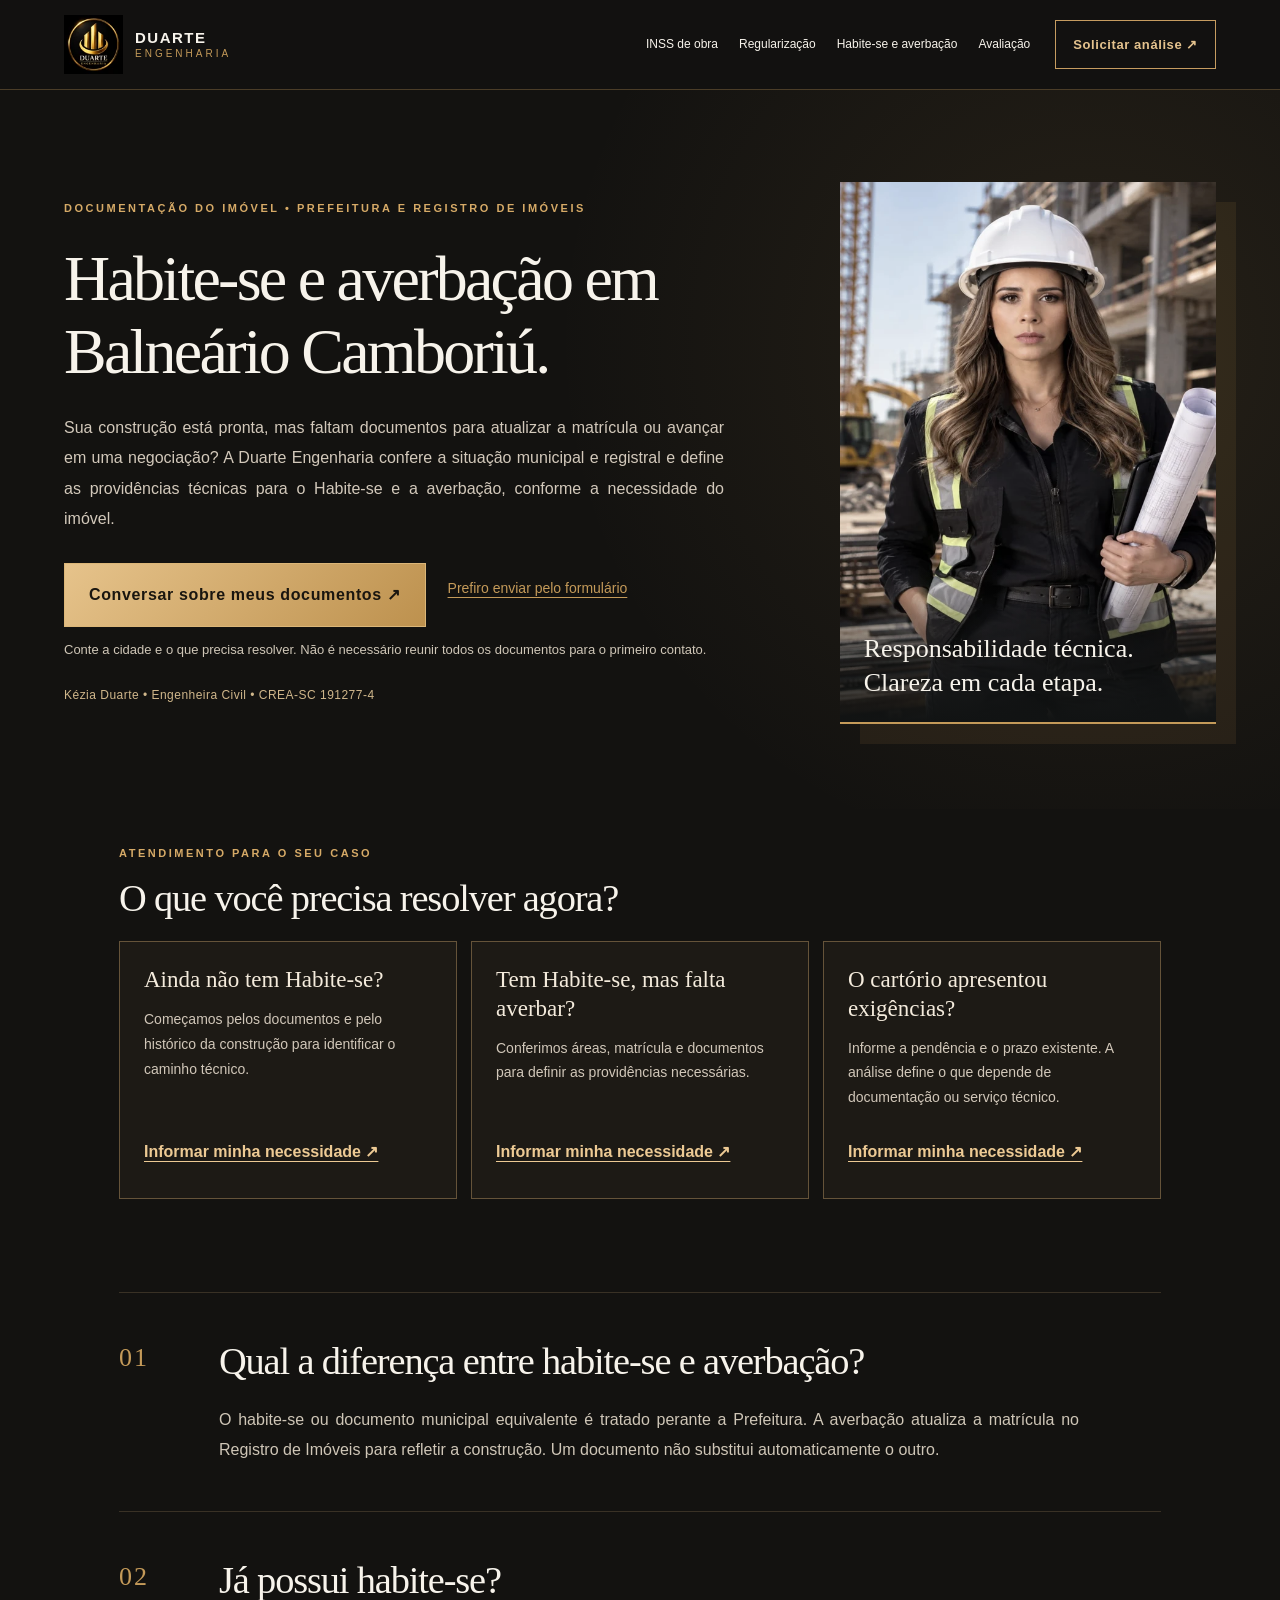
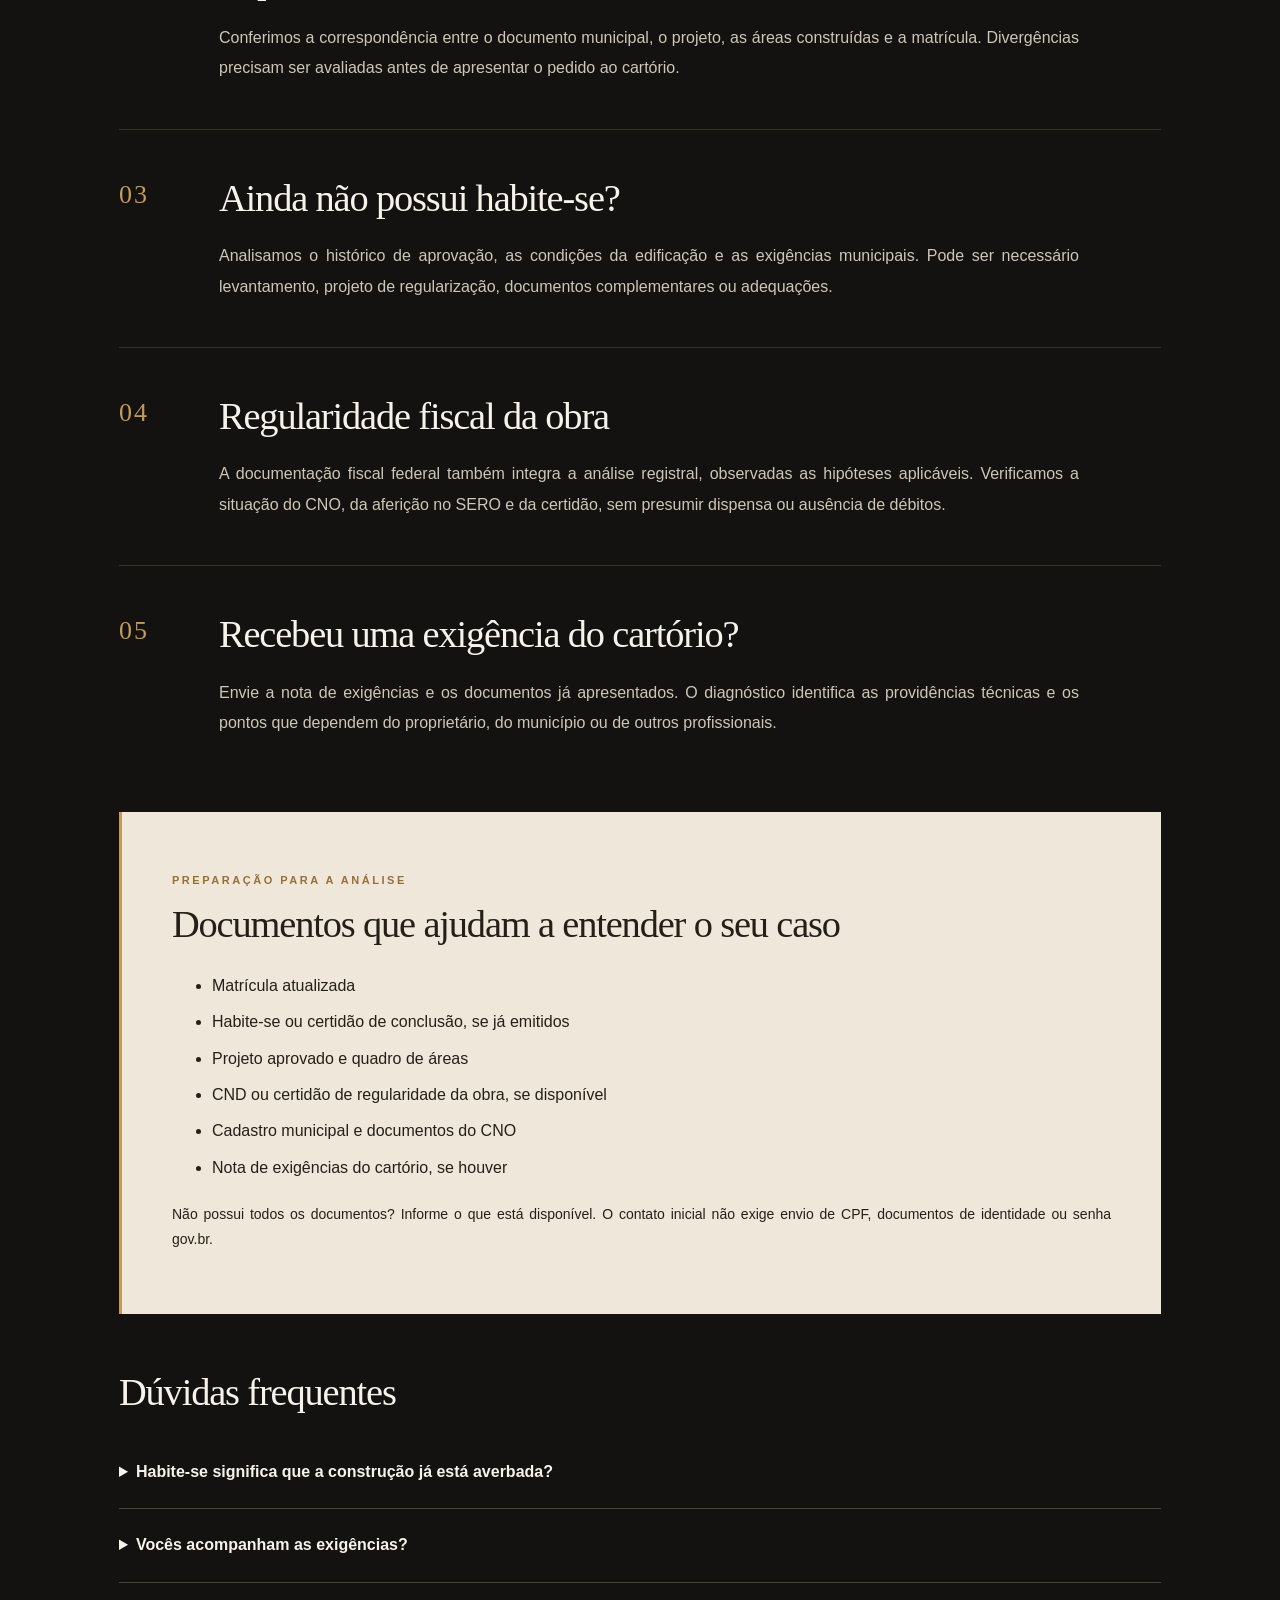
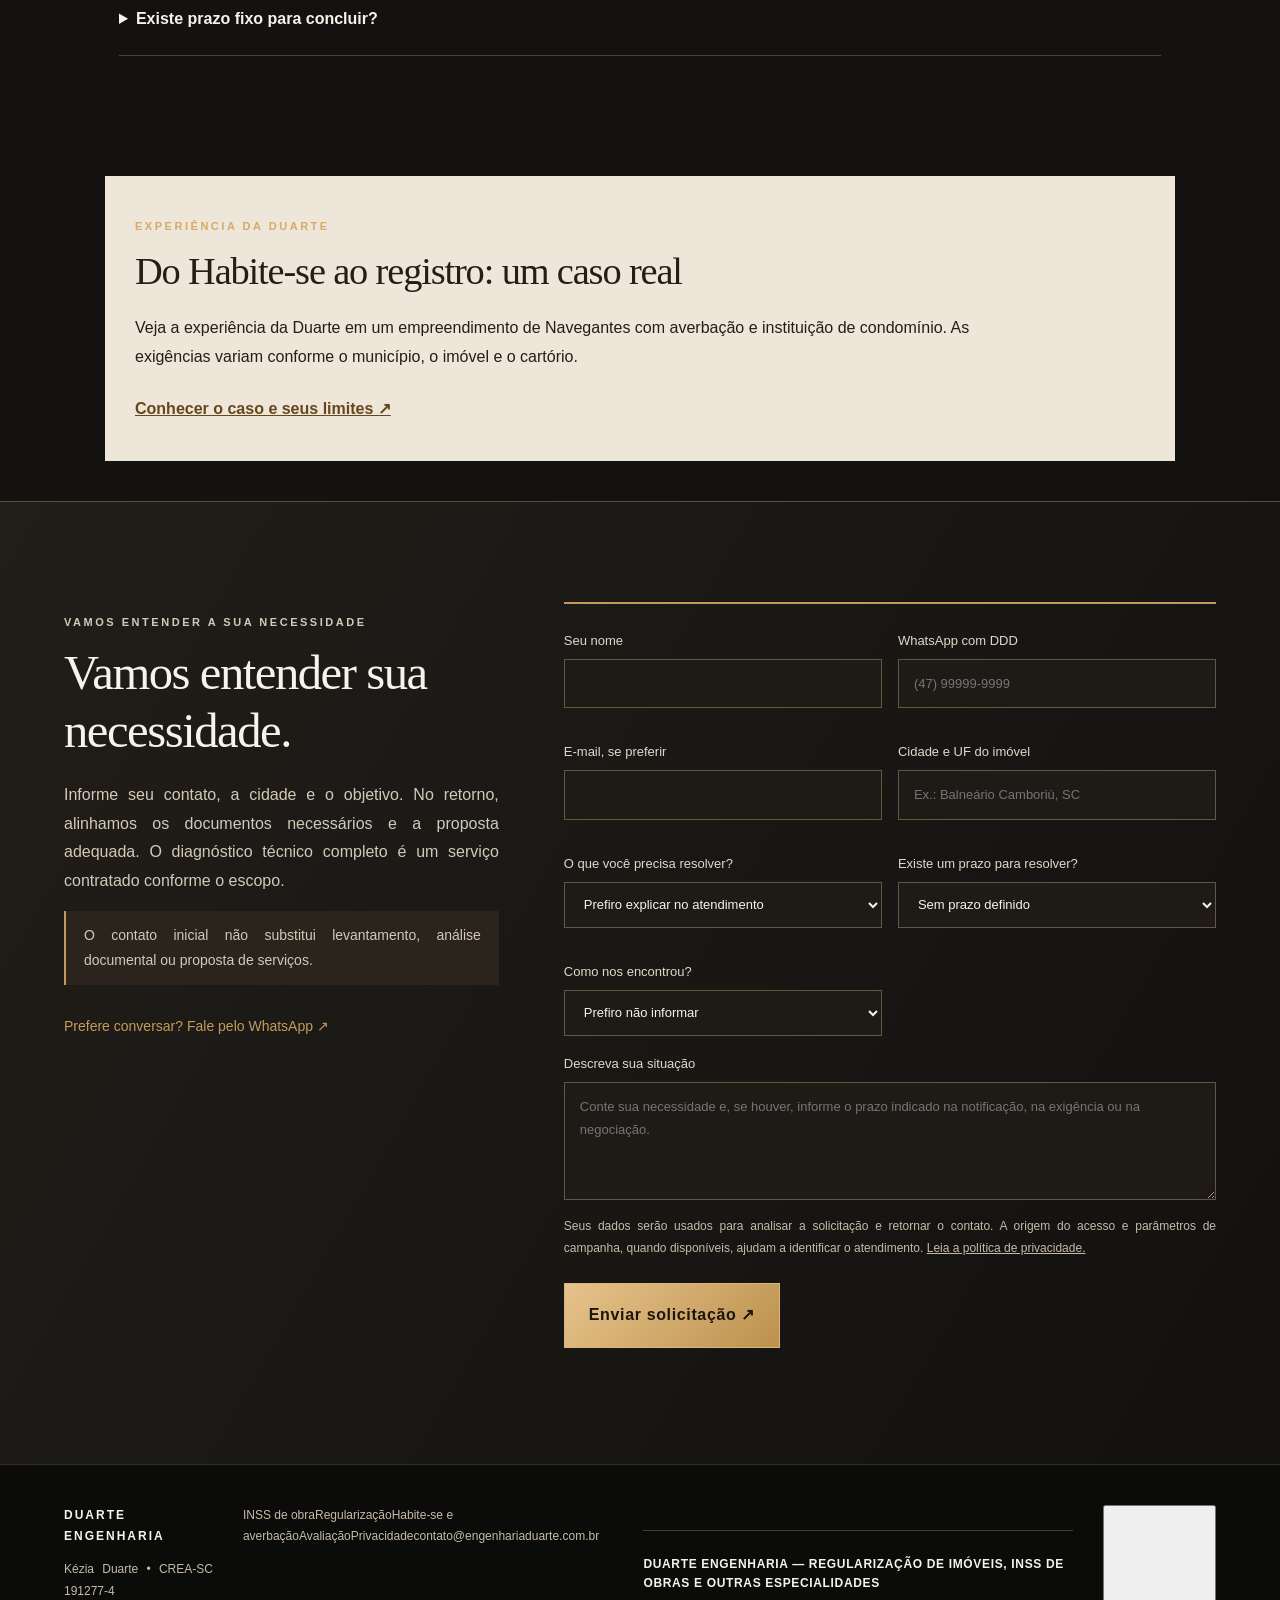
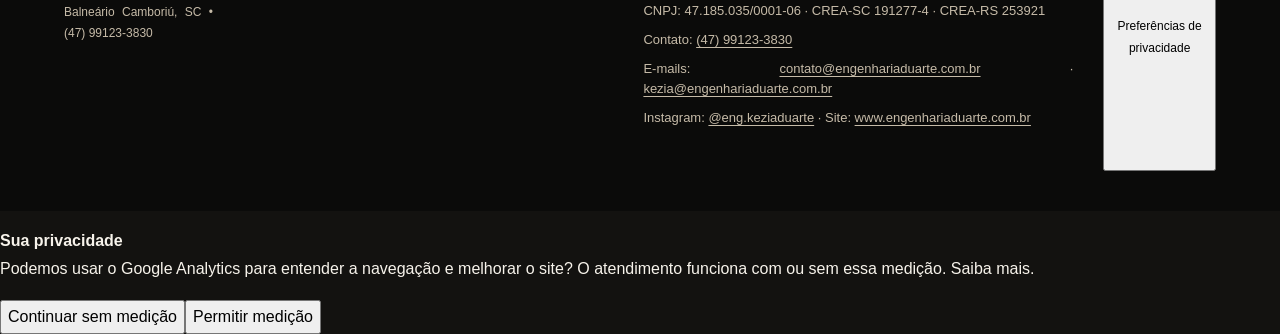
==== commit 0c8ecb43: "fix: bring service contact actions into the mobile first screen Shorten headings, compact service na" ====
--- a/habite-se-averbacao-balneario-camboriu/index.html
+++ b/habite-se-averbacao-balneario-camboriu/index.html
@@ -1,8 +1,8 @@
 <!DOCTYPE html>
 
-<html lang="pt-BR"><head><meta charset="utf-8"/><meta content="width=device-width,initial-scale=1" name="viewport"/><title>Habite-se e Averbação em Balneário Camboriú | Duarte</title><meta content="Habite-se e averbação em Balneário Camboriú. Confira pendências da construção, documentos e exigências do cartório com a Duarte Engenharia. Solicite atendimento." name="description"/><link href="https://www.engenhariaduarte.com.br/habite-se-averbacao-balneario-camboriu/" rel="canonical"/><link href="/logo.png" rel="icon"/><meta content="Habite-se e Averbação em Balneário Camboriú | Duarte" property="og:title"/><meta content="Habite-se e averbação em Balneário Camboriú. Confira pendências da construção, documentos e exigências do cartório com a Duarte Engenharia. Solicite atendimento." property="og:description"/><meta content="https://www.engenhariaduarte.com.br/habite-se-averbacao-balneario-camboriu/" property="og:url"/><meta content="https://www.engenhariaduarte.com.br/kezia-portrait.png" property="og:image"/><meta content="website" property="og:type"/><link href="/assets/services.css" rel="stylesheet"/><script type="application/ld+json">{"@context": "https://schema.org", "@type": "Service", "name": "Habite-se e Averbação em Balneário Camboriú", "url": "https://www.engenhariaduarte.com.br/habite-se-averbacao-balneario-camboriu/", "description": "Assessoria técnica para habite-se e averbação de construção em Balneário Camboriú. Confira as pendências e os documentos necessários para seu imóvel.", "provider": {"@type": "Organization", "name": "Duarte Engenharia", "url": "https://www.engenhariaduarte.com.br/", "telephone": "+5547991233830"}, "areaServed": "Balneário Camboriú e região"}</script><script defer="" src="/assets/leads.js"></script><style id="duarte-institutional-footer">.duarte-company-details{margin:25px 0 18px;padding:24px 0;border-top:1px solid rgba(188,151,86,.36);display:grid;gap:8px;font-size:13px;line-height:1.6;overflow-wrap:anywhere}.duarte-company-details strong{font-size:12px;letter-spacing:.055em}.duarte-company-details a{text-decoration:underline;text-underline-offset:3px}.duarte-company-details span{text-align:justify;hyphens:auto}</style><meta name="google-site-verification" content="eCJWfljz_muQ6GoPs1ImHw2VnQWUABnazXWcm-WML1Q"><link rel="stylesheet" href="/assets/privacy.css"><script defer src="/assets/analytics.js"></script><link rel="stylesheet" href="/assets/captacao-v749.css"><script defer src="/assets/captacao-v749.js"></script></head>
-<body><a class="skip" href="#conteudo">Ir para o conteúdo</a><header><a class="brand" href="/"><img alt="" height="48" src="/assets/logo.webp" width="48"/><span>DUARTE<small>ENGENHARIA</small></span></a><nav aria-label="Serviços"><a href="/inss-de-obra/">INSS de obra</a><a href="/regularizacao-de-imoveis-balneario-camboriu/">Regularização</a><a href="/habite-se-averbacao-balneario-camboriu/">Habite-se e averbação</a><a href="/avaliacao-de-imoveis-balneario-camboriu/">Avaliação</a></nav><a aria-label="Solicitar análise ↗ pelo WhatsApp" class="header-contact" href="https://wa.me/5547991233830?text=Ol%C3%A1%21%20Gostaria%20de%20solicitar%20an%C3%A1lise%20de%20Habite-se%20e%20averba%C3%A7%C3%A3o%20da%20constru%C3%A7%C3%A3o." rel="noopener noreferrer" target="_blank">Solicitar análise ↗</a></header>
-<main id="conteudo"><div class="hero"><div><p class="kicker">Documentação do imóvel • Prefeitura e Registro de Imóveis</p><h1>Habite-se e averbação em Balneário Camboriú: organize a documentação do seu imóvel.</h1><p class="intro">Sua construção está pronta, mas faltam documentos para atualizar a matrícula ou avançar em uma negociação? A Duarte Engenharia confere a situação municipal e registral e define as providências técnicas para o Habite-se e a averbação, conforme a necessidade do imóvel.</p><div class="lead-actions"><a class="button" href="https://wa.me/5547991233830?text=Ol%C3%A1%2C%20vim%20da%20p%C3%A1gina%20de%20Habite-se%20e%20averba%C3%A7%C3%A3o%20da%20Duarte%20Engenharia.%20Preciso%20conferir%20os%20documentos%20do%20meu%20im%C3%B3vel.%20Cidade%3A%20__.%20J%C3%A1%20tenho%20Habite-se%3F%20__.%20Minha%20necessidade%3A%20__." target="_blank" rel="noopener noreferrer">Conversar sobre meus documentos ↗</a><a class="text-link" href="#diagnostico">Prefiro enviar pelo formulário</a></div><p class="lead-note">Conte a cidade e o que precisa resolver. Não é necessário reunir todos os documentos para o primeiro contato.</p><p class="credential">Kézia Duarte • Engenheira Civil • CREA-SC 191277-4</p></div><figure><img alt="Kézia Duarte, engenheira civil da Duarte Engenharia" fetchpriority="high" height="880" src="/assets/kezia-portrait.webp" width="660"/><figcaption>Responsabilidade técnica.<br/>Clareza em cada etapa.</figcaption></figure></div>
+<html lang="pt-BR"><head><meta charset="utf-8"/><meta content="width=device-width,initial-scale=1" name="viewport"/><title>Habite-se e Averbação em Balneário Camboriú | Duarte</title><meta content="Habite-se e averbação em Balneário Camboriú. Confira pendências da construção, documentos e exigências do cartório com a Duarte Engenharia. Solicite atendimento." name="description"/><link href="https://www.engenhariaduarte.com.br/habite-se-averbacao-balneario-camboriu/" rel="canonical"/><link href="/logo.png" rel="icon"/><meta content="Habite-se e Averbação em Balneário Camboriú | Duarte" property="og:title"/><meta content="Habite-se e averbação em Balneário Camboriú. Confira pendências da construção, documentos e exigências do cartório com a Duarte Engenharia. Solicite atendimento." property="og:description"/><meta content="https://www.engenhariaduarte.com.br/habite-se-averbacao-balneario-camboriu/" property="og:url"/><meta content="https://www.engenhariaduarte.com.br/kezia-portrait.png" property="og:image"/><meta content="website" property="og:type"/><link href="/assets/services.css" rel="stylesheet"/><script type="application/ld+json">{"@context": "https://schema.org", "@type": "Service", "name": "Habite-se e Averbação em Balneário Camboriú", "url": "https://www.engenhariaduarte.com.br/habite-se-averbacao-balneario-camboriu/", "description": "Assessoria técnica para habite-se e averbação de construção em Balneário Camboriú. Confira as pendências e os documentos necessários para seu imóvel.", "provider": {"@type": "Organization", "name": "Duarte Engenharia", "url": "https://www.engenhariaduarte.com.br/", "telephone": "+5547991233830"}, "areaServed": "Balneário Camboriú e região"}</script><script defer="" src="/assets/leads.js"></script><style id="duarte-institutional-footer">.duarte-company-details{margin:25px 0 18px;padding:24px 0;border-top:1px solid rgba(188,151,86,.36);display:grid;gap:8px;font-size:13px;line-height:1.6;overflow-wrap:anywhere}.duarte-company-details strong{font-size:12px;letter-spacing:.055em}.duarte-company-details a{text-decoration:underline;text-underline-offset:3px}.duarte-company-details span{text-align:justify;hyphens:auto}</style><meta name="google-site-verification" content="eCJWfljz_muQ6GoPs1ImHw2VnQWUABnazXWcm-WML1Q"><link rel="stylesheet" href="/assets/privacy.css"><script defer src="/assets/analytics.js"></script><link rel="stylesheet" href="/assets/captacao-v7491.css"><script defer src="/assets/captacao-v749.js"></script></head>
+<body class="lead-service"><a class="skip" href="#conteudo">Ir para o conteúdo</a><header><a class="brand" href="/"><img alt="" height="48" src="/assets/logo.webp" width="48"/><span>DUARTE<small>ENGENHARIA</small></span></a><nav aria-label="Serviços"><a href="/inss-de-obra/">INSS de obra</a><a href="/regularizacao-de-imoveis-balneario-camboriu/">Regularização</a><a href="/habite-se-averbacao-balneario-camboriu/">Habite-se e averbação</a><a href="/avaliacao-de-imoveis-balneario-camboriu/">Avaliação</a></nav><a aria-label="Solicitar análise ↗ pelo WhatsApp" class="header-contact" href="https://wa.me/5547991233830?text=Ol%C3%A1%21%20Gostaria%20de%20solicitar%20an%C3%A1lise%20de%20Habite-se%20e%20averba%C3%A7%C3%A3o%20da%20constru%C3%A7%C3%A3o." rel="noopener noreferrer" target="_blank">Solicitar análise ↗</a></header>
+<main id="conteudo"><div class="hero"><div><p class="kicker">Documentação do imóvel • Prefeitura e Registro de Imóveis</p><h1>Habite-se e averbação em Balneário Camboriú.</h1><p class="intro">Sua construção está pronta, mas faltam documentos para atualizar a matrícula ou avançar em uma negociação? A Duarte Engenharia confere a situação municipal e registral e define as providências técnicas para o Habite-se e a averbação, conforme a necessidade do imóvel.</p><div class="lead-actions"><a class="button" href="https://wa.me/5547991233830?text=Ol%C3%A1%2C%20vim%20da%20p%C3%A1gina%20de%20Habite-se%20e%20averba%C3%A7%C3%A3o%20da%20Duarte%20Engenharia.%20Preciso%20conferir%20os%20documentos%20do%20meu%20im%C3%B3vel.%20Cidade%3A%20__.%20J%C3%A1%20tenho%20Habite-se%3F%20__.%20Minha%20necessidade%3A%20__." target="_blank" rel="noopener noreferrer">Conversar sobre meus documentos ↗</a><a class="text-link" href="#diagnostico">Prefiro enviar pelo formulário</a></div><p class="lead-note">Conte a cidade e o que precisa resolver. Não é necessário reunir todos os documentos para o primeiro contato.</p><p class="credential">Kézia Duarte • Engenheira Civil • CREA-SC 191277-4</p></div><figure><img alt="Kézia Duarte, engenheira civil da Duarte Engenharia" fetchpriority="high" height="880" src="/assets/kezia-portrait.webp" width="660"/><figcaption>Responsabilidade técnica.<br/>Clareza em cada etapa.</figcaption></figure></div>
 <section class="lead-scenarios" aria-labelledby="situacao-title"><p class="kicker">Atendimento para o seu caso</p><h2 id="situacao-title">O que você precisa resolver agora?</h2><div class="lead-grid"><article class="lead-card"><h3>Ainda não tem Habite-se?</h3><p>Começamos pelos documentos e pelo histórico da construção para identificar o caminho técnico.</p><a href="#diagnostico" data-lead-goal="Obter Habite-se">Informar minha necessidade ↗</a></article><article class="lead-card"><h3>Tem Habite-se, mas falta averbar?</h3><p>Conferimos áreas, matrícula e documentos para definir as providências necessárias.</p><a href="#diagnostico" data-lead-goal="Averbar a construção">Informar minha necessidade ↗</a></article><article class="lead-card"><h3>O cartório apresentou exigências?</h3><p>Informe a pendência e o prazo existente. A análise define o que depende de documentação ou serviço técnico.</p><a href="#diagnostico" data-lead-goal="Resolver exigência do cartório">Informar minha necessidade ↗</a></article></div></section><div class="body-wrap"><section class="editorial"><span class="number">01</span><div><h2>Qual a diferença entre habite-se e averbação?</h2><p>O habite-se ou documento municipal equivalente é tratado perante a Prefeitura. A averbação atualiza a matrícula no Registro de Imóveis para refletir a construção. Um documento não substitui automaticamente o outro.</p></div></section><section class="editorial"><span class="number">02</span><div><h2>Já possui habite-se?</h2><p>Conferimos a correspondência entre o documento municipal, o projeto, as áreas construídas e a matrícula. Divergências precisam ser avaliadas antes de apresentar o pedido ao cartório.</p></div></section><section class="editorial"><span class="number">03</span><div><h2>Ainda não possui habite-se?</h2><p>Analisamos o histórico de aprovação, as condições da edificação e as exigências municipais. Pode ser necessário levantamento, projeto de regularização, documentos complementares ou adequações.</p></div></section><section class="editorial"><span class="number">04</span><div><h2>Regularidade fiscal da obra</h2><p>A documentação fiscal federal também integra a análise registral, observadas as hipóteses aplicáveis. Verificamos a situação do CNO, da aferição no SERO e da certidão, sem presumir dispensa ou ausência de débitos.</p></div></section><section class="editorial"><span class="number">05</span><div><h2>Recebeu uma exigência do cartório?</h2><p>Envie a nota de exigências e os documentos já apresentados. O diagnóstico identifica as providências técnicas e os pontos que dependem do proprietário, do município ou de outros profissionais.</p></div></section><section class="documents"><p class="kicker">Preparação para a análise</p><h2>Documentos que ajudam a entender o seu caso</h2><ul><li>Matrícula atualizada</li><li>Habite-se ou certidão de conclusão, se já emitidos</li><li>Projeto aprovado e quadro de áreas</li><li>CND ou certidão de regularidade da obra, se disponível</li><li>Cadastro municipal e documentos do CNO</li><li>Nota de exigências do cartório, se houver</li></ul><p>Não possui todos os documentos? Informe o que está disponível. O contato inicial não exige envio de CPF, documentos de identidade ou senha gov.br.</p></section><section class="faq"><h2>Dúvidas frequentes</h2><details><summary>Habite-se significa que a construção já está averbada?</summary><p>Não. A matrícula deve ser conferida para verificar se a construção foi averbada e se as áreas correspondem aos documentos.</p></details><details><summary>Vocês acompanham as exigências?</summary><p>O acompanhamento técnico pode integrar a contratação. O escopo é definido após a conferência dos documentos e das exigências existentes.</p></details><details><summary>Existe prazo fixo para concluir?</summary><p>O prazo depende das pendências, das entregas do cliente e das análises dos órgãos envolvidos. A proposta informa a estimativa e suas condições.</p></details></section></div>
 <section class="lead-proof" aria-label="Experiência relacionada ao serviço"><p class="kicker">Experiência da Duarte</p><h2>Do Habite-se ao registro: um caso real</h2><p>Veja a experiência da Duarte em um empreendimento de Navegantes com averbação e instituição de condomínio. As exigências variam conforme o município, o imóvel e o cartório.</p><a href="/casos-reais/regularizacao-condominio-navegantes/">Conhecer o caso e seus limites ↗</a></section><section class="contact" id="diagnostico"><div><p class="kicker">Vamos entender a sua necessidade</p><h2>Vamos entender sua necessidade.</h2><p>Informe seu contato, a cidade e o objetivo. No retorno, alinhamos os documentos necessários e a proposta adequada. O diagnóstico técnico completo é um serviço contratado conforme o escopo.</p><p class="notice">O contato inicial não substitui levantamento, análise documental ou proposta de serviços.</p><a class="text-link" href="https://wa.me/5547991233830">Prefere conversar? Fale pelo WhatsApp ↗</a></div><form data-lead-form="" data-service="Averbação de construção" id="leadForm"><div class="fields"><label>Seu nome<input autocomplete="name" maxlength="120" minlength="2" name="name" required=""/></label><label>WhatsApp com DDD<input autocomplete="tel" maxlength="20" name="phone" placeholder="(47) 99999-9999" required="" type="tel"/></label><label>E-mail, se preferir<input autocomplete="email" maxlength="254" name="email" type="email"/></label><label>Cidade e UF do imóvel<input maxlength="100" minlength="2" name="city" placeholder="Ex.: Balneário Camboriú, SC" required=""/></label><label>O que você precisa resolver?<select name="goal"><option value="">Prefiro explicar no atendimento</option><option>Obter Habite-se</option><option>Averbar a construção</option><option>Resolver exigência do cartório</option><option>Preparar imóvel para venda ou financiamento</option><option>Não sei qual documento falta</option></select></label><label>Existe um prazo para resolver?<select name="timeframe"><option value="">Sem prazo definido</option><option>Tenho prazo de órgão ou cartório</option><option>Preciso avançar nos próximos 7 dias</option><option>Pretendo resolver nos próximos 30 dias</option><option>Estou planejando as próximas etapas</option></select></label><label>Como nos encontrou?<select name="source"><option value="">Prefiro não informar</option><option>Google</option><option>Bing</option><option>Instagram</option><option>Facebook</option><option>YouTube</option><option>Indicação</option><option>Outro</option></select></label></div><label>Descreva sua situação<textarea maxlength="1500" name="situation" placeholder="Conte sua necessidade e, se houver, informe o prazo indicado na notificação, na exigência ou na negociação." rows="4"></textarea></label><label aria-hidden="true" class="honeypot">Website<input autocomplete="off" name="website" tabindex="-1"/></label><p class="privacy">Seus dados serão usados para analisar a solicitação e retornar o contato. A origem do acesso e parâmetros de campanha, quando disponíveis, ajudam a identificar o atendimento. <a href="/privacidade/">Leia a política de privacidade.</a></p><button class="button" type="submit">Enviar solicitação ↗</button><p aria-live="polite" data-status="" role="status"></p><a class="text-link" data-fallback="" hidden="">Continuar pelo WhatsApp ↗</a><noscript><p>Para enviar sem JavaScript, entre em contato pelo WhatsApp ou pelo e-mail contato@engenhariaduarte.com.br.</p></noscript></form></section></main>
 <footer><div><strong>DUARTE ENGENHARIA</strong><p>Kézia Duarte • CREA-SC 191277-4<br/>Balneário Camboriú, SC • (47) 99123-3830</p></div><div><a href="/inss-de-obra/">INSS de obra</a><a href="/regularizacao-de-imoveis-balneario-camboriu/">Regularização</a><a href="/habite-se-averbacao-balneario-camboriu/">Habite-se e averbação</a><a href="/avaliacao-de-imoveis-balneario-camboriu/">Avaliação</a><a href="/privacidade/">Privacidade</a><a href="mailto:contato@engenhariaduarte.com.br">contato@engenhariaduarte.com.br</a></div><div aria-label="Dados institucionais da Duarte Engenharia" class="duarte-company-details">
--- a/assets/captacao-v7491.css
+++ b/assets/captacao-v7491.css
@@ -0,0 +1,48 @@
+/* Service-specific contact paths, preserving the Duarte visual identity. */
+.lead-actions{display:flex;align-items:center;flex-wrap:wrap;gap:12px 22px}
+.lead-actions .text-link{text-decoration:underline;text-underline-offset:4px}
+.lead-note{font-size:13px!important;line-height:1.6;color:#cfc6b7;max-width:650px}
+.lead-scenarios{max-width:1170px;margin:0 auto;padding:24px 5vw 38px}
+.lead-scenarios h2{max-width:800px}
+.lead-grid{display:grid;grid-template-columns:repeat(3,minmax(0,1fr));gap:14px}
+.lead-card{display:flex;flex-direction:column;align-items:flex-start;padding:24px;border:1px solid #655339;background:#1d1a15;min-width:0}
+.lead-card h3{font:500 23px/1.25 Georgia,serif;margin:0 0 12px;color:#f4ebdc}
+.lead-card p{margin:0 0 20px;color:#d1c7b9;font-size:14px}
+.lead-card a{margin-top:auto;min-height:44px;display:inline-flex;align-items:center;color:#edca94;text-decoration:underline;text-underline-offset:4px;font-weight:600}
+.lead-proof{max-width:1070px;margin:20px auto 40px;padding:30px;background:#eee6d8;color:#241e17}
+.lead-proof p{max-width:850px}.lead-proof a{display:inline-flex;align-items:center;min-height:44px;text-decoration:underline;font-weight:600;color:#66471d}
+.lead-optional{margin:15px 0 22px;border:1px solid #655339;padding:16px}
+.lead-optional summary{cursor:pointer;min-height:44px;display:list-item;color:#edca94;font-weight:600}
+.lead-optional fieldset{margin:18px 0 0}.lead-optional .secondary{margin-bottom:8px}
+.lead-qualification{margin:12px 0 0}.lead-return{padding:24px;border:1px solid #b99863;margin:28px 0}.lead-return a{text-decoration:underline;font-weight:600}
+body.lead-home .hero-copy h1{font-size:clamp(38px,4.1vw,66px);line-height:1.12}
+@media(max-width:760px){.lead-grid{grid-template-columns:1fr}.lead-scenarios{padding-top:10px}.lead-card{padding:20px}.lead-proof{margin:15px 5vw 30px;padding:24px}.lead-actions{align-items:stretch;gap:12px}.lead-actions .button{width:100%}.lead-actions .text-link{display:inline-flex;align-items:center;min-height:44px}.lead-optional{padding:13px}body.lead-home .hero-copy h1{font-size:clamp(35px,9vw,50px)}}
+
+.lead-card p,.lead-note,.lead-proof p{text-align:left;hyphens:none}
+
+/* Compact first contact on small screens. */
+@media(max-width:760px){
+.lead-service>header{display:grid;grid-template-columns:minmax(0,1fr) auto;gap:12px;padding:14px 5vw}
+.lead-service>header .brand{gap:8px;font-size:15px;letter-spacing:1px}
+.lead-service>header .brand img{width:38px;height:38px}
+.lead-service>header .brand small{font-size:9px;letter-spacing:2px}
+.lead-service>header .header-contact{font-size:11px;padding:10px 8px;min-height:44px;display:flex;align-items:center}
+.lead-service>header nav{grid-column:1/-1;display:flex;flex-wrap:nowrap;min-width:0;max-width:100%;overflow-x:auto;margin:0;gap:16px;font-size:11px;padding-bottom:5px;white-space:nowrap}
+.lead-service .hero{padding:30px 5vw 36px;gap:28px}
+.lead-service .hero h1{font-size:clamp(31px,8.6vw,38px);line-height:1.12;letter-spacing:-.035em;margin:16px 0}
+.lead-service .hero .intro{font-size:15px;line-height:1.65;text-align:left;hyphens:none}
+.lead-service .hero .kicker{font-size:10px;letter-spacing:.14em;text-align:left;hyphens:none}
+.lead-service .lead-actions .button{font-size:14px;padding:14px 16px;min-height:48px}
+.lead-service .lead-note{font-size:12px!important;line-height:1.5}
+.lead-service .hero .credential{margin-top:16px;font-size:11px}
+.lead-service .fields{grid-template-columns:minmax(0,1fr)}
+.lead-service input,.lead-service select,.lead-service textarea{min-width:0;width:100%;max-width:100%;font-size:16px}
+}
+
+@media(max-width:760px){
+.lead-service>header nav{flex-wrap:wrap;overflow:visible;white-space:normal;gap:8px 14px}
+.lead-service>header nav a{display:inline-flex;align-items:center;min-height:30px}
+.lead-service footer>div:nth-child(2){display:flex;flex-direction:column;gap:8px}
+.lead-service footer>div:nth-child(2)>a{display:inline-flex;align-items:center;min-height:36px}
+.lead-service .duarte-company-details span{text-align:left;hyphens:none}
+}
